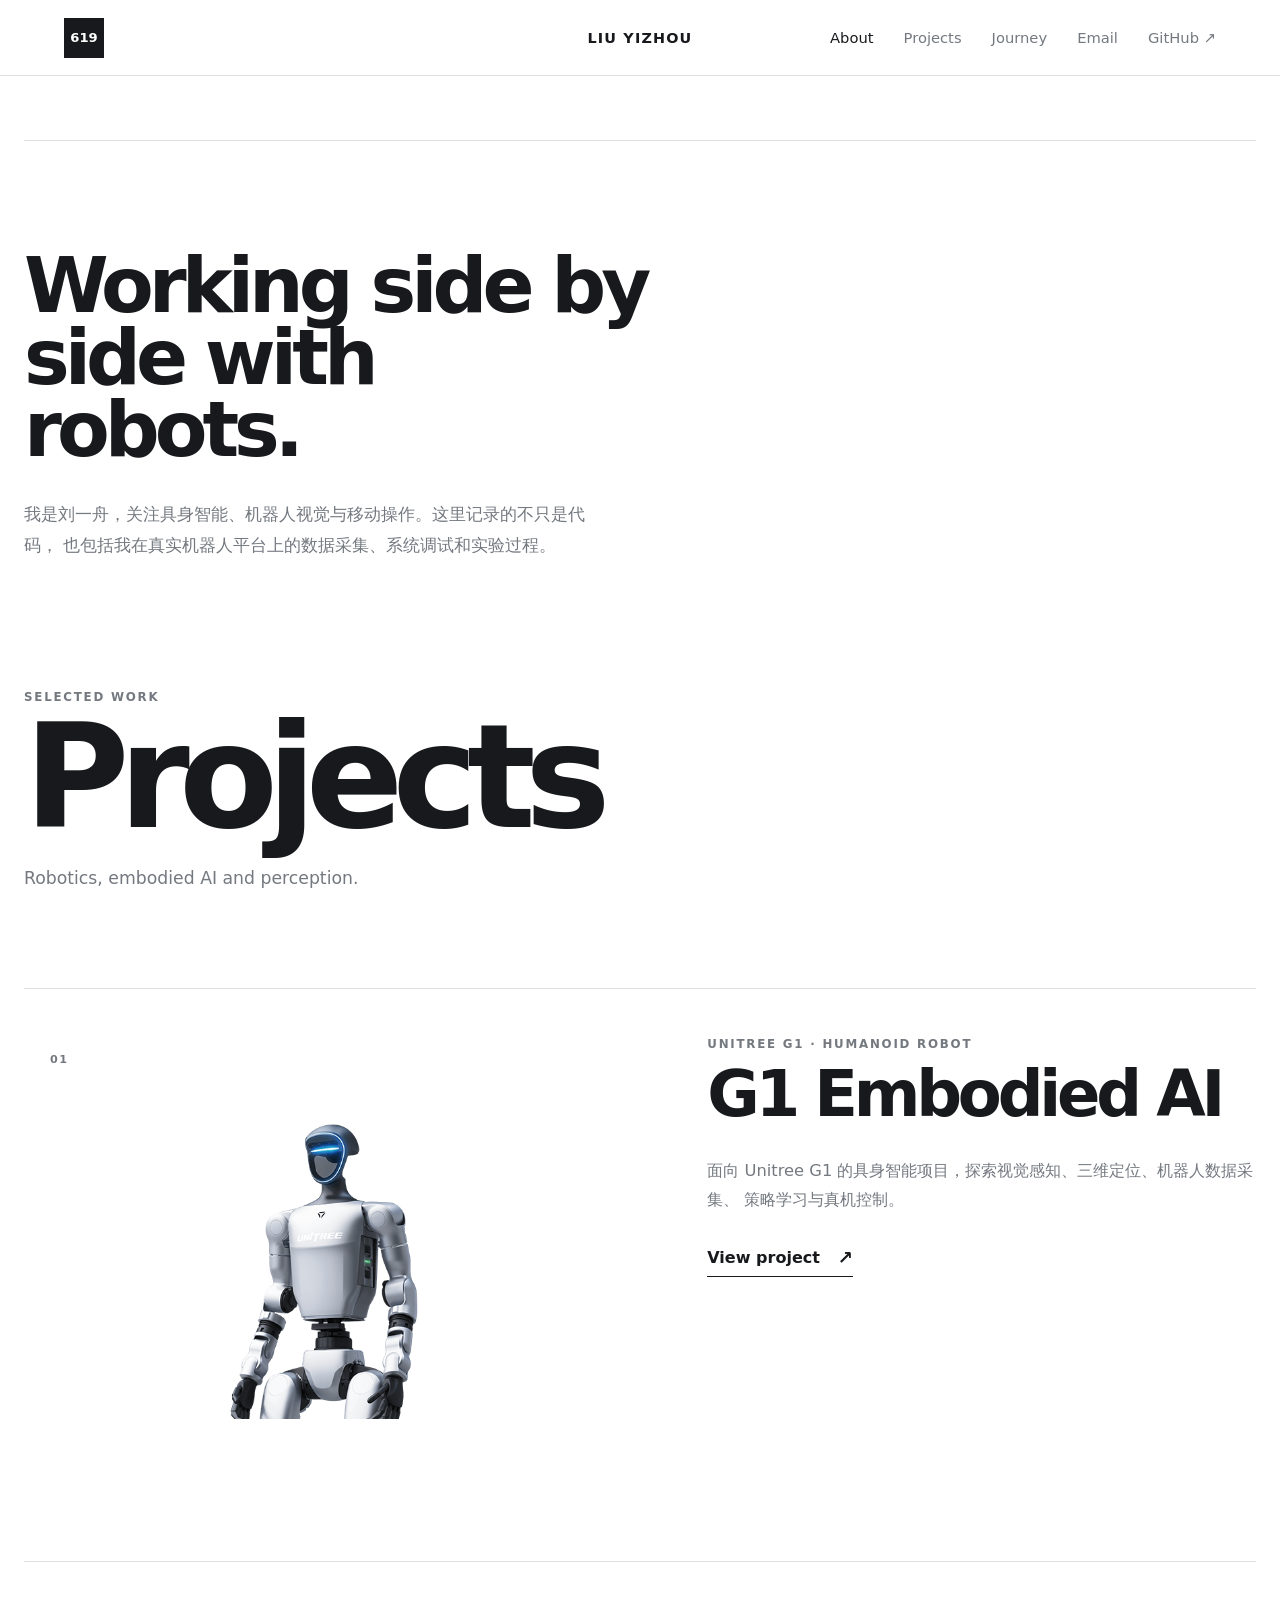
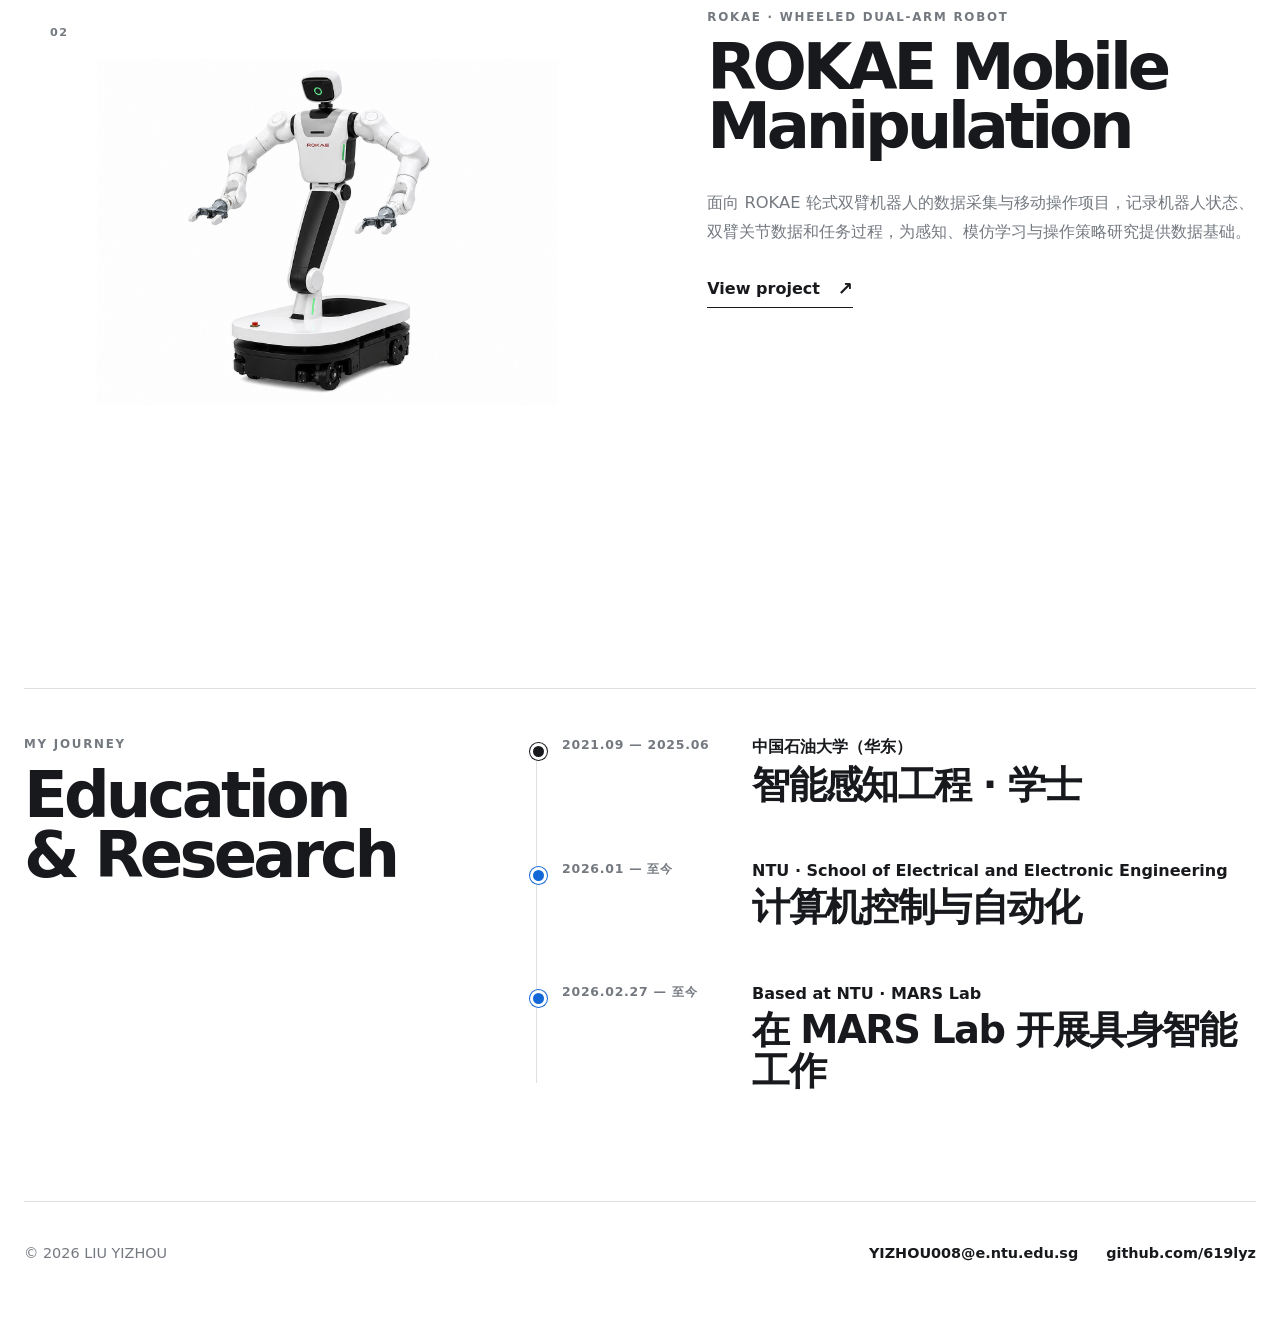
==== index.html @ a6557397 "Correct MARS Lab capitalization in timeline heading" ====
<!doctype html>
<html lang="zh-CN">
  <head>
    <meta charset="utf-8" />
    <meta name="viewport" content="width=device-width, initial-scale=1" />
    <meta
      name="description"
      content="LIU YIZHOU 的个人 GitHub Pages：机器人、视觉感知和实用工具项目。"
    />
    <title>LIU YIZHOU | 619lyz</title>
    <link rel="stylesheet" href="styles.css" />
  </head>
  <body>
    <header class="site-header">
      <a class="brand-mark" href="#top" aria-label="回到首页">619</a>
      <a class="site-name" href="#top">LIU YIZHOU</a>
      <nav class="nav" aria-label="主导航">
        <a href="#about" data-nav-section="about">About</a>
        <a href="#projects-list" data-nav-section="projects-list">Projects</a>
        <a href="#journey" data-nav-section="journey">Journey</a>
        <a href="contact.html">Email</a>
        <a href="https://github.com/619lyz">GitHub ↗</a>
      </nav>
    </header>

    <main id="top">
      <section class="projects" id="projects" aria-labelledby="projects-title">
        <article class="lab-intro" id="about">
          <div class="lab-intro-copy">
            <h2>
              <span>Working side by</span>
              <span>side with robots.</span>
            </h2>
            <p>
              我是刘一舟，关注具身智能、机器人视觉与移动操作。这里记录的不只是代码，
              也包括我在真实机器人平台上的数据采集、系统调试和实验过程。
            </p>
          </div>
        </article>

        <header class="projects-heading" id="projects-list">
          <p class="eyebrow">Selected Work</p>
          <h1 id="projects-title">Projects</h1>
          <p>Robotics, embodied AI and perception.</p>
        </header>

        <ol class="project-list">
          <li>
            <article class="project">
              <a class="project-visual" href="https://github.com/619lyz" aria-label="打开 G1 项目">
                <span class="project-index">01</span>
                <img
                  src="assets/unitree-g1.png"
                  alt="Unitree G1 人形机器人"
                  width="576"
                  height="476"
                />
              </a>
              <div class="project-info">
                <div>
                  <p class="project-type">Unitree G1 · Humanoid Robot</p>
                  <h2>G1 Embodied AI</h2>
                </div>
                <p class="project-description">
                  面向 Unitree G1 的具身智能项目，探索视觉感知、三维定位、机器人数据采集、
                  策略学习与真机控制。
                </p>
                <a class="project-link" href="https://github.com/619lyz">
                  View project <span aria-hidden="true">↗</span>
                </a>
              </div>
            </article>
          </li>
          <li>
            <article class="project project--rokae">
              <a
                class="project-visual"
                href="https://github.com/619lyz/ROKAE-Wheeled-Humanoid-Robot-Dataset"
                aria-label="打开 ROKAE 轮式双臂机器人项目"
              >
                <span class="project-index">02</span>
                <img
                  src="assets/rokae-wheeled-dual-arm.png"
                  alt="ROKAE 轮式双臂人形机器人示意图"
                  width="1448"
                  height="1086"
                />
              </a>
              <div class="project-info">
                <div>
                  <p class="project-type">ROKAE · Wheeled Dual-Arm Robot</p>
                  <h2>ROKAE Mobile Manipulation</h2>
                </div>
                <p class="project-description">
                  面向 ROKAE 轮式双臂机器人的数据采集与移动操作项目，记录机器人状态、
                  双臂关节数据和任务过程，为感知、模仿学习与操作策略研究提供数据基础。
                </p>
                <a
                  class="project-link"
                  href="https://github.com/619lyz/ROKAE-Wheeled-Humanoid-Robot-Dataset"
                >
                  View project <span aria-hidden="true">↗</span>
                </a>
              </div>
            </article>
          </li>
        </ol>

        <section class="journey" id="journey" aria-labelledby="journey-title">
          <header class="journey-heading">
            <p class="eyebrow">My Journey</p>
            <h2 id="journey-title">Education &amp; Research</h2>
          </header>
          <ol class="timeline">
            <li class="timeline-item">
              <time datetime="2021-09/2025-06">2021.09 — 2025.06</time>
              <div class="timeline-content">
                <p class="timeline-place">中国石油大学（华东）</p>
                <h3>智能感知工程 · 学士</h3>
              </div>
            </li>
            <li class="timeline-item current">
              <time datetime="2026-01">2026.01 — 至今</time>
              <div class="timeline-content">
                <p class="timeline-place">
                  NTU · School of Electrical and Electronic Engineering
                </p>
                <h3>计算机控制与自动化</h3>
              </div>
            </li>
            <li class="timeline-item current">
              <time datetime="2026-02-27">2026.02.27 — 至今</time>
              <div class="timeline-content">
                <p class="timeline-place">Based at NTU · MARS Lab</p>
                <h3>在 MARS Lab 开展具身智能工作</h3>
              </div>
            </li>
          </ol>
        </section>
      </section>
    </main>

    <footer class="footer" id="contact">
      <p>© <span id="year"></span> LIU YIZHOU</p>
      <div class="footer-links">
        <a href="mailto:YIZHOU008@e.ntu.edu.sg">YIZHOU008@e.ntu.edu.sg</a>
        <a href="https://github.com/619lyz">github.com/619lyz</a>
      </div>
    </footer>

    <script type="module" src="script.js"></script>
  </body>
</html>
---- styles.css ----
:root {
  color-scheme: light;
  --ink: #17191c;
  --muted: #747980;
  --line: #dedfe1;
  --soft: #f4f5f6;
  --blue: #1268d7;
  font-family:
    Inter, ui-sans-serif, system-ui, -apple-system, BlinkMacSystemFont, "Segoe UI", sans-serif;
}

* {
  box-sizing: border-box;
}

html {
  overflow-x: hidden;
  scroll-behavior: smooth;
}

body {
  margin: 0;
  overflow-x: hidden;
  background: #fff;
  color: var(--ink);
}

a {
  color: inherit;
}

.site-header {
  position: sticky;
  top: 0;
  z-index: 10;
  display: grid;
  grid-template-columns: 1fr auto 1fr;
  align-items: center;
  min-height: 76px;
  padding: 15px clamp(20px, 5vw, 72px);
  border-bottom: 1px solid var(--line);
  background: rgba(255, 255, 255, 0.94);
  backdrop-filter: blur(18px);
}

.brand-mark {
  display: grid;
  width: 40px;
  height: 40px;
  place-items: center;
  justify-self: start;
  background: var(--ink);
  color: #fff;
  font-size: 0.82rem;
  font-weight: 850;
  text-decoration: none;
}

.site-name {
  font-size: 0.9rem;
  font-weight: 850;
  letter-spacing: 0.08em;
  text-decoration: none;
}

.nav {
  display: flex;
  align-items: center;
  gap: 30px;
  justify-self: end;
}

.nav a {
  color: var(--muted);
  font-size: 0.92rem;
  text-decoration: none;
}

.nav a:hover,
.nav .active {
  color: var(--ink);
}

main,
.footer {
  width: min(1280px, calc(100% - 48px));
  margin: 0 auto;
}

.projects {
  padding: clamp(36px, 5vw, 64px) 0 110px;
}

.projects-heading {
  margin-bottom: clamp(62px, 8vw, 100px);
}

.eyebrow,
.project-type {
  margin: 0 0 14px;
  color: var(--muted);
  font-size: 0.74rem;
  font-weight: 800;
  letter-spacing: 0.15em;
  text-transform: uppercase;
}

h1,
h2,
p {
  overflow-wrap: anywhere;
}

h1 {
  margin: 0;
  font-size: clamp(4.5rem, 12vw, 9rem);
  line-height: 0.82;
  letter-spacing: -0.075em;
}

.projects-heading > p:last-child {
  margin: 32px 0 0;
  color: var(--muted);
  font-size: 1.08rem;
}

.lab-intro {
  min-width: 0;
  margin-bottom: clamp(80px, 10vw, 128px);
  border-top: 1px solid var(--line);
  padding-top: 32px;
}

.lab-intro-copy {
  width: 100%;
  min-width: 0;
  max-width: 640px;
  padding-top: clamp(36px, 6vw, 88px);
}

.lab-intro h2 {
  max-width: 100%;
  margin: 0;
  font-size: clamp(2.8rem, 6vw, 5.7rem);
  line-height: 0.94;
  letter-spacing: -0.065em;
}

.lab-intro h2 span {
  display: block;
}

.lab-intro-copy > p:last-child {
  max-width: 570px;
  margin: 34px 0 0;
  color: var(--muted);
  font-size: 1.04rem;
  line-height: 1.85;
}

.project-list {
  margin: 0;
  padding: 0;
  list-style: none;
}

.project-list > li {
  border-top: 1px solid var(--line);
  padding: 40px 0 72px;
}

.project {
  display: grid;
  grid-template-columns: minmax(0, 1.05fr) minmax(360px, 0.95fr);
  gap: clamp(38px, 6vw, 84px);
  align-items: start;
}

.project-visual {
  position: relative;
  display: grid;
  min-height: 460px;
  place-items: center;
  background: #fff;
  overflow: hidden;
}

.project-visual img {
  position: relative;
  z-index: 1;
  display: block;
  width: min(64%, 450px);
  height: auto;
  transition: transform 320ms ease;
}

.project--rokae .project-visual img {
  width: min(76%, 560px);
}

.project-visual:hover img {
  transform: translateY(-8px) scale(1.015);
}

.project-index {
  position: absolute;
  z-index: 2;
  top: 24px;
  font-size: 0.7rem;
  font-weight: 850;
  letter-spacing: 0.14em;
}

.project-index {
  left: 26px;
  color: var(--muted);
}

.project-info {
  display: grid;
  gap: 32px;
  padding-top: 8px;
}

.project-info h2 {
  margin: 0;
  font-size: clamp(2.6rem, 5vw, 5rem);
  line-height: 0.92;
  letter-spacing: -0.065em;
}

.project-description {
  margin: 0;
  color: var(--muted);
  font-size: 1.02rem;
  line-height: 1.8;
}

.project-link {
  display: inline-flex;
  width: fit-content;
  align-items: center;
  gap: 18px;
  border-bottom: 1px solid var(--ink);
  padding: 0 0 8px;
  font-weight: 800;
  text-decoration: none;
}

.project-link span {
  font-size: 1.15rem;
  transition: transform 180ms ease;
}

.project-link:hover span {
  transform: translate(3px, -3px);
}

.journey {
  display: grid;
  grid-template-columns: minmax(260px, 0.7fr) minmax(0, 1.3fr);
  gap: clamp(48px, 9vw, 130px);
  margin-top: clamp(80px, 12vw, 160px);
  border-top: 1px solid var(--line);
  padding-top: 48px;
}

.journey-heading h2 {
  max-width: 500px;
  margin: 0;
  font-size: clamp(2.4rem, 5vw, 4.8rem);
  line-height: 0.95;
  letter-spacing: -0.06em;
}

.timeline {
  position: relative;
  margin: 0;
  padding: 0 0 0 32px;
  list-style: none;
}

.timeline::before {
  position: absolute;
  top: 8px;
  bottom: 8px;
  left: 6px;
  width: 1px;
  background: var(--line);
  content: "";
}

.timeline-item {
  position: relative;
  display: grid;
  grid-template-columns: 160px 1fr;
  gap: 30px;
  padding: 0 0 56px;
}

.timeline-item:last-child {
  padding-bottom: 0;
}

.timeline-item::before {
  position: absolute;
  top: 6px;
  left: -32px;
  width: 11px;
  height: 11px;
  border: 3px solid #fff;
  border-radius: 50%;
  background: var(--ink);
  box-shadow: 0 0 0 1px var(--ink);
  content: "";
}

.timeline-item.current::before {
  background: var(--blue);
  box-shadow: 0 0 0 1px var(--blue);
}

.timeline time {
  color: var(--muted);
  font-size: 0.78rem;
  font-weight: 800;
  letter-spacing: 0.06em;
}

.timeline-content h3 {
  margin: 6px 0 0;
  font-size: clamp(1.5rem, 3vw, 2.4rem);
  line-height: 1.08;
  letter-spacing: -0.04em;
}

.timeline-place {
  margin: 0;
  font-weight: 800;
}

.timeline-content > p:last-child:not(.timeline-place) {
  margin: 12px 0 0;
  color: var(--muted);
}

.contact-page {
  min-height: calc(100vh - 190px);
}

.contact-hero {
  display: grid;
  grid-template-columns: minmax(0, 1fr);
  align-items: center;
  min-width: 0;
  min-height: calc(100vh - 190px);
  border-top: 1px solid var(--line);
  padding: clamp(64px, 9vw, 116px) 0;
}

.contact-copy {
  min-width: 0;
  max-width: 760px;
}

.contact-copy h1 {
  max-width: 740px;
  font-size: clamp(3.4rem, 8vw, 6.6rem);
  line-height: 0.9;
  letter-spacing: -0.045em;
}

.contact-copy > p:not(.eyebrow) {
  max-width: min(560px, 100%);
  margin: 30px 0 0;
  color: var(--muted);
  font-size: 1.04rem;
  line-height: 1.8;
}

.contact-actions {
  display: flex;
  flex-wrap: wrap;
  gap: 18px 28px;
  align-items: center;
  margin-top: 42px;
}

.contact-button {
  display: inline-flex;
  min-height: 50px;
  align-items: center;
  justify-content: center;
  background: var(--ink);
  color: #fff;
  padding: 0 24px;
  font-weight: 850;
  text-decoration: none;
}

.contact-address {
  width: fit-content;
  max-width: 100%;
  border-bottom: 1px solid var(--ink);
  padding-bottom: 7px;
  color: var(--ink);
  font-size: clamp(1rem, 2vw, 1.24rem);
  font-weight: 800;
  overflow-wrap: anywhere;
  text-decoration: none;
}

.footer {
  display: flex;
  align-items: center;
  justify-content: space-between;
  gap: 20px;
  border-top: 1px solid var(--line);
  padding: 28px 0 42px;
  color: var(--muted);
  font-size: 0.9rem;
}

.footer a {
  color: var(--ink);
  font-weight: 700;
  text-decoration: none;
}

.footer-links {
  display: flex;
  flex-wrap: wrap;
  gap: 12px 28px;
  justify-content: flex-end;
}

@media (max-width: 860px) {
  .journey,
  .project {
    grid-template-columns: 1fr;
  }

  .journey {
    gap: 44px;
  }

  .project-visual {
    min-height: 440px;
  }

  .project-info {
    max-width: 680px;
  }
}

@media (max-width: 560px) {
  .site-header {
    position: static;
    grid-template-columns: auto 1fr;
    gap: 14px 18px;
  }

  .site-name {
    justify-self: start;
  }

  .nav {
    grid-column: 1 / -1;
    min-width: 0;
    width: 100%;
    flex-wrap: wrap;
    gap: 14px 16px;
    justify-content: flex-start;
  }

  .nav a {
    font-size: 0.9rem;
  }

  main,
  .footer {
    width: min(100% - 28px, 1280px);
  }

  .projects {
    padding-top: 36px;
  }

  .lab-intro-copy {
    max-width: calc(100vw - 28px);
    padding-top: 28px;
  }

  .lab-intro h2 {
    max-width: calc(100vw - 28px);
    font-size: clamp(2.7rem, 11vw, 3.15rem);
    line-height: 0.96;
    letter-spacing: -0.05em;
  }

  .lab-intro-copy > p:last-child {
    max-width: 330px;
  }

  .timeline-item {
    grid-template-columns: 1fr;
    gap: 8px;
  }

  h1 {
    font-size: clamp(4rem, 23vw, 6.5rem);
  }

  .project-list > li {
    padding-top: 24px;
  }

  .project-visual {
    min-height: 350px;
  }

  .project-visual img {
    width: min(72%, 360px);
  }

  .project--rokae .project-visual img {
    width: min(88%, 430px);
  }

  .project-info h2 {
    font-size: 3.2rem;
  }

  .contact-copy h1 {
    font-size: clamp(3.4rem, 18vw, 5.4rem);
  }

  .contact-copy > p:not(.eyebrow) {
    max-width: 330px;
  }

  .contact-actions {
    align-items: flex-start;
    flex-direction: column;
  }

  .footer {
    align-items: flex-start;
    flex-direction: column;
  }

  .footer-links {
    flex-direction: column;
    justify-content: flex-start;
  }
}
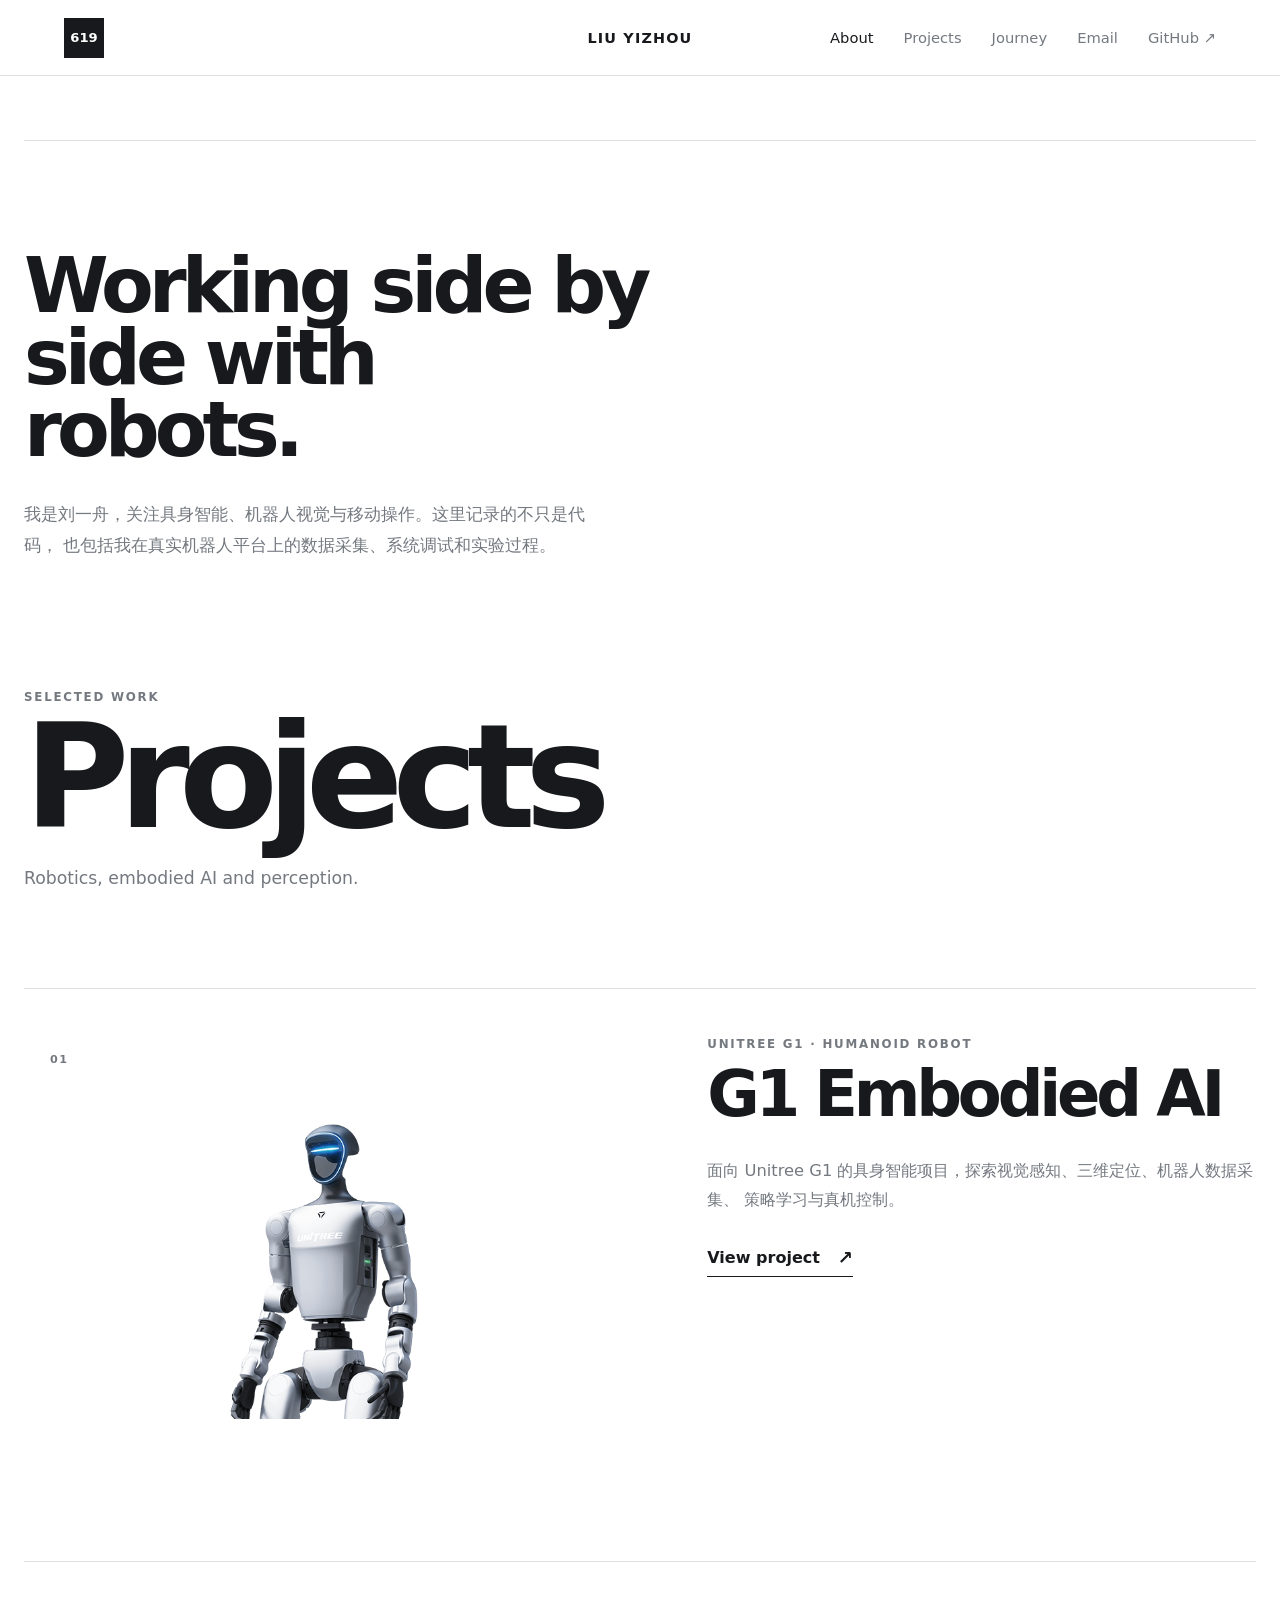
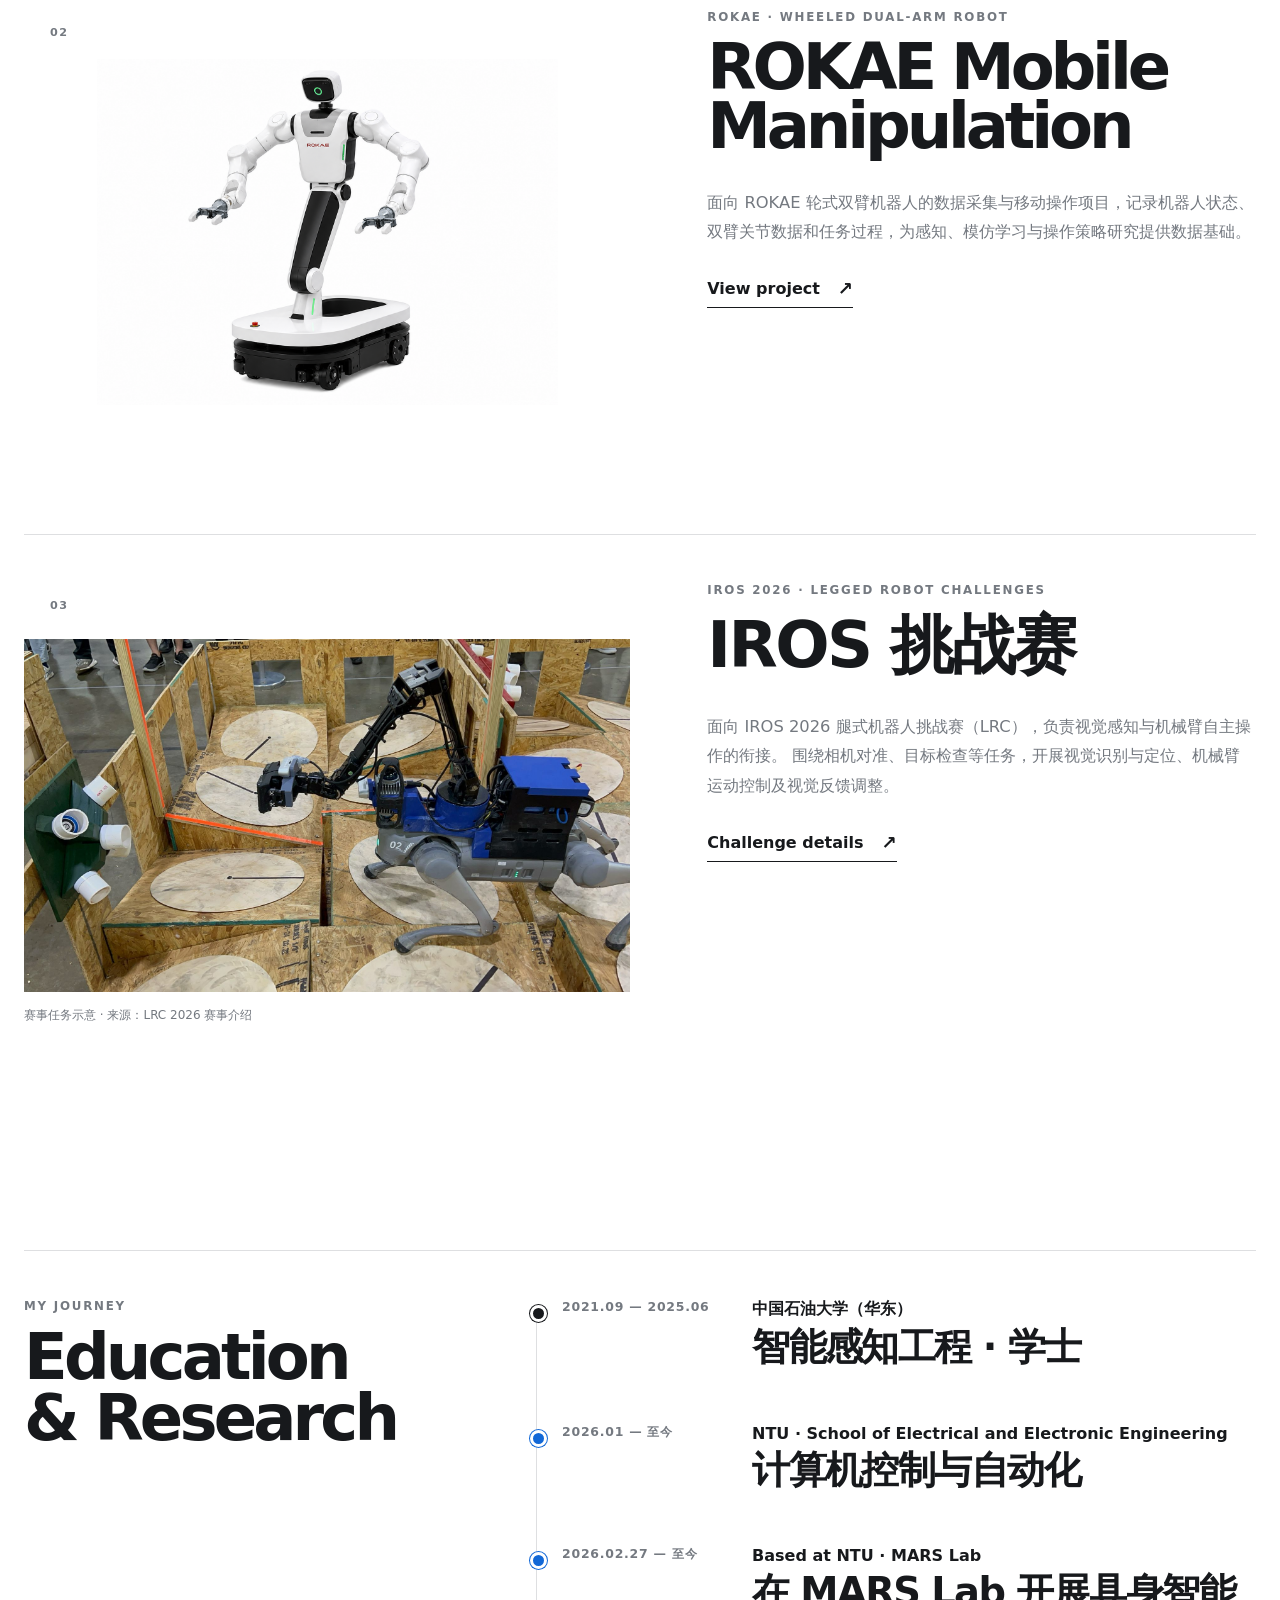
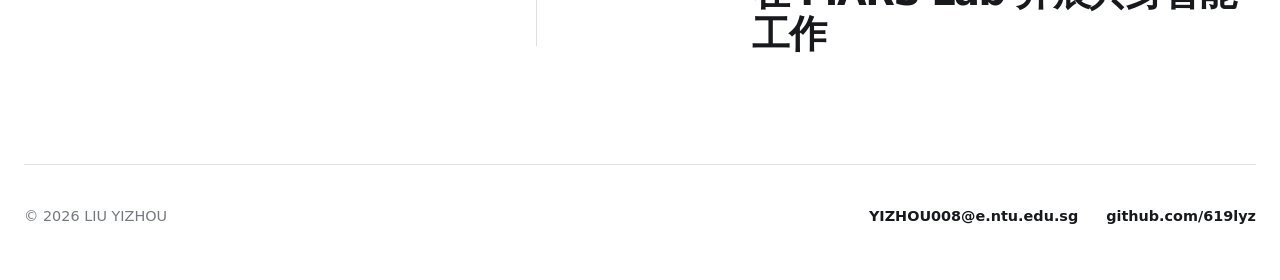
==== commit e6b68a73: "Add IROS challenge as third portfolio project" ====
--- a/index.html
+++ b/index.html
@@ -104,6 +104,43 @@
               </div>
             </article>
           </li>
+          <li>
+            <article class="project project--iros" id="iros-challenge">
+              <figure class="project-media">
+                <a
+                  class="project-visual"
+                  href="https://quadruped-robot-challenges.notion.site/IROS-2026-Legged-Robot-Challenges-LRC-38dec5124feb80a99a97c30273a7b213"
+                  aria-label="查看 IROS 2026 腿式机器人挑战赛信息"
+                >
+                  <span class="project-index">03</span>
+                  <img
+                    src="assets/iros-lrc-align-inspect.jpg"
+                    alt="LRC 赛事资料中的任务示意：搭载机械臂的四足机器人对准圆筒内的视觉目标"
+                    width="1928"
+                    height="1121"
+                    loading="lazy"
+                  />
+                </a>
+                <figcaption>赛事任务示意 · 来源：LRC 2026 赛事介绍</figcaption>
+              </figure>
+              <div class="project-info">
+                <div>
+                  <p class="project-type">IROS 2026 · Legged Robot Challenges</p>
+                  <h2>IROS 挑战赛</h2>
+                </div>
+                <p class="project-description">
+                  面向 IROS 2026 腿式机器人挑战赛（LRC），负责视觉感知与机械臂自主操作的衔接。
+                  围绕相机对准、目标检查等任务，开展视觉识别与定位、机械臂运动控制及视觉反馈调整。
+                </p>
+                <a
+                  class="project-link"
+                  href="https://quadruped-robot-challenges.notion.site/IROS-2026-Legged-Robot-Challenges-LRC-38dec5124feb80a99a97c30273a7b213"
+                >
+                  Challenge details <span aria-hidden="true">↗</span>
+                </a>
+              </div>
+            </article>
+          </li>
         </ol>
 
         <section class="journey" id="journey" aria-labelledby="journey-title">
--- a/styles.css
+++ b/styles.css
@@ -198,6 +198,27 @@
   width: min(76%, 560px);
 }
 
+.project-media {
+  min-width: 0;
+  margin: 0;
+}
+
+.project--iros .project-visual {
+  min-height: 0;
+  padding-top: 64px;
+}
+
+.project--iros .project-visual img {
+  width: 100%;
+}
+
+.project-media figcaption {
+  margin-top: 14px;
+  color: var(--muted);
+  font-size: 0.75rem;
+  line-height: 1.6;
+}
+
 .project-visual:hover img {
   transform: translateY(-8px) scale(1.015);
 }
@@ -234,6 +255,11 @@
   color: var(--muted);
   font-size: 1.02rem;
   line-height: 1.8;
+}
+
+.project--iros h2 {
+  line-height: 1.08;
+  letter-spacing: -0.04em;
 }
 
 .project-link {
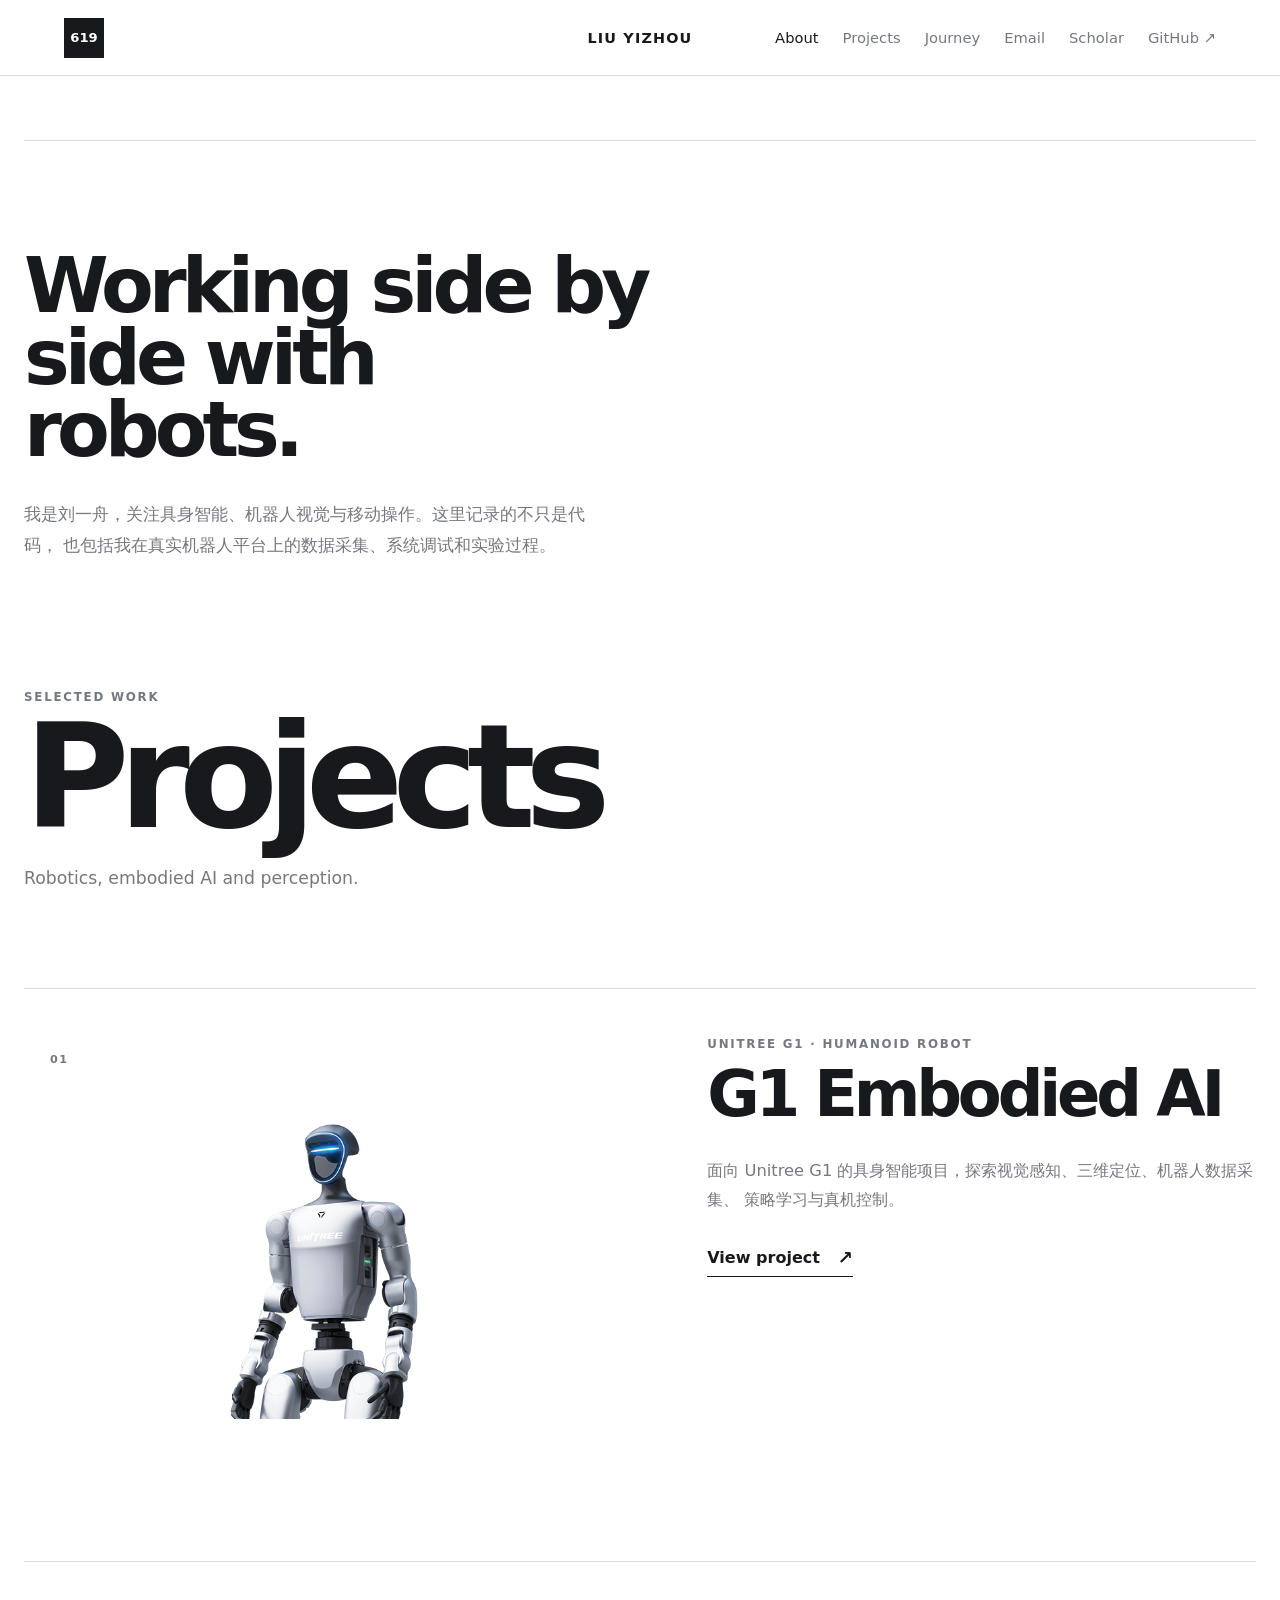
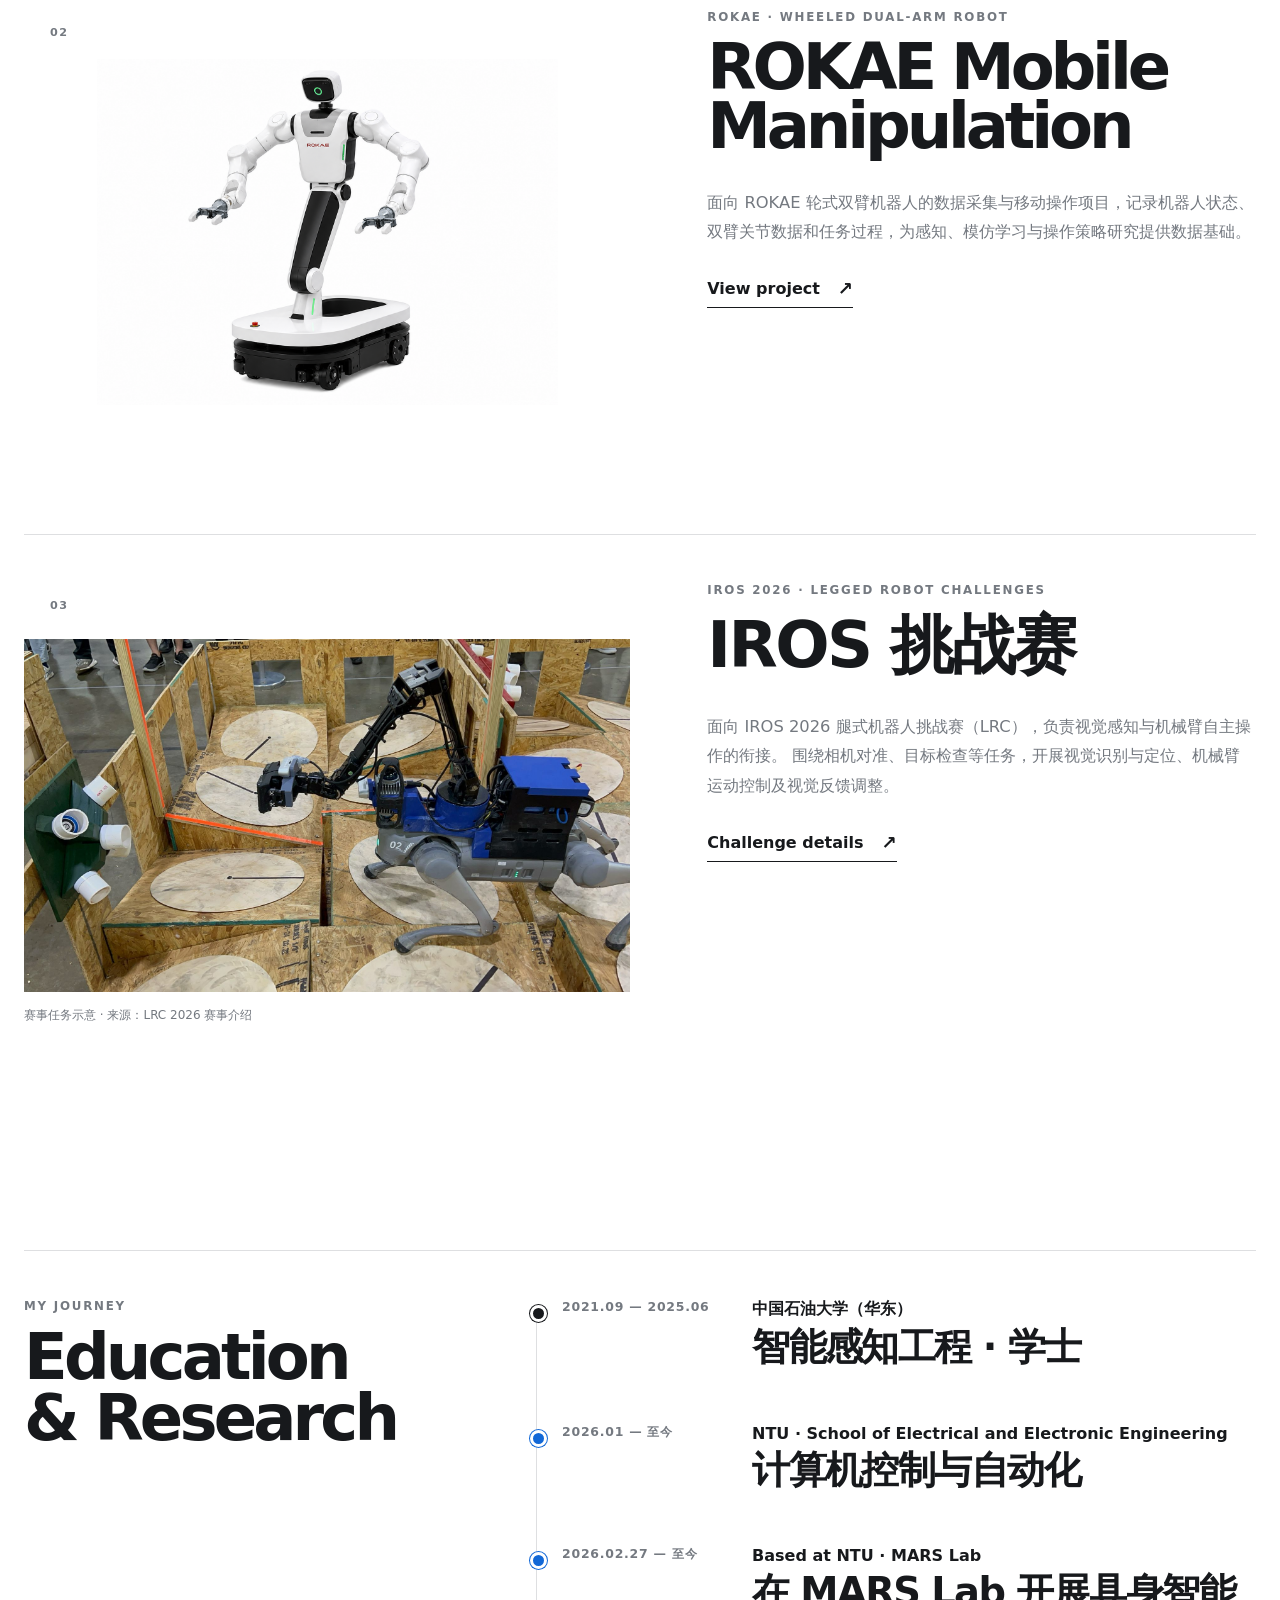
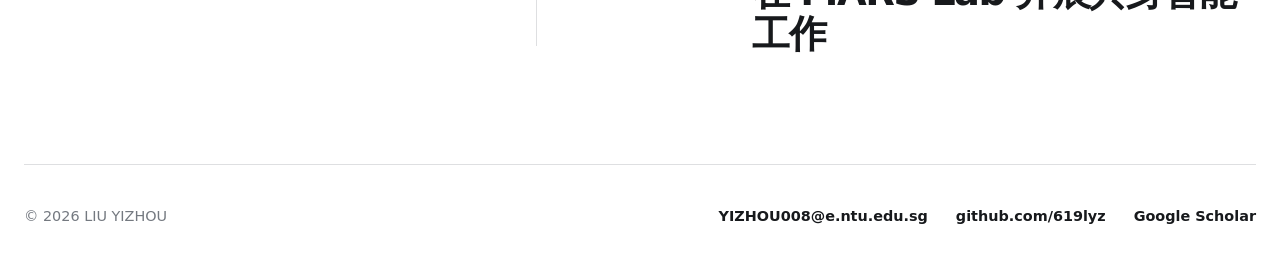
==== commit b077ec0d: "Add Google Scholar profile links" ====
--- a/index.html
+++ b/index.html
@@ -19,6 +19,7 @@
         <a href="#projects-list" data-nav-section="projects-list">Projects</a>
         <a href="#journey" data-nav-section="journey">Journey</a>
         <a href="contact.html">Email</a>
+        <a href="https://scholar.google.com/citations?user=Ahg1phgAAAAJ&amp;hl=zh-CN" aria-label="Google Scholar">Scholar</a>
         <a href="https://github.com/619lyz">GitHub ↗</a>
       </nav>
     </header>
@@ -182,6 +183,7 @@
       <div class="footer-links">
         <a href="mailto:YIZHOU008@e.ntu.edu.sg">YIZHOU008@e.ntu.edu.sg</a>
         <a href="https://github.com/619lyz">github.com/619lyz</a>
+        <a href="https://scholar.google.com/citations?user=Ahg1phgAAAAJ&amp;hl=zh-CN">Google Scholar</a>
       </div>
     </footer>
 
--- a/styles.css
+++ b/styles.css
@@ -65,8 +65,11 @@
 
 .nav {
   display: flex;
-  align-items: center;
-  gap: 30px;
+  flex-wrap: wrap;
+  min-width: 0;
+  align-items: center;
+  gap: 12px 24px;
+  justify-content: flex-end;
   justify-self: end;
 }
 
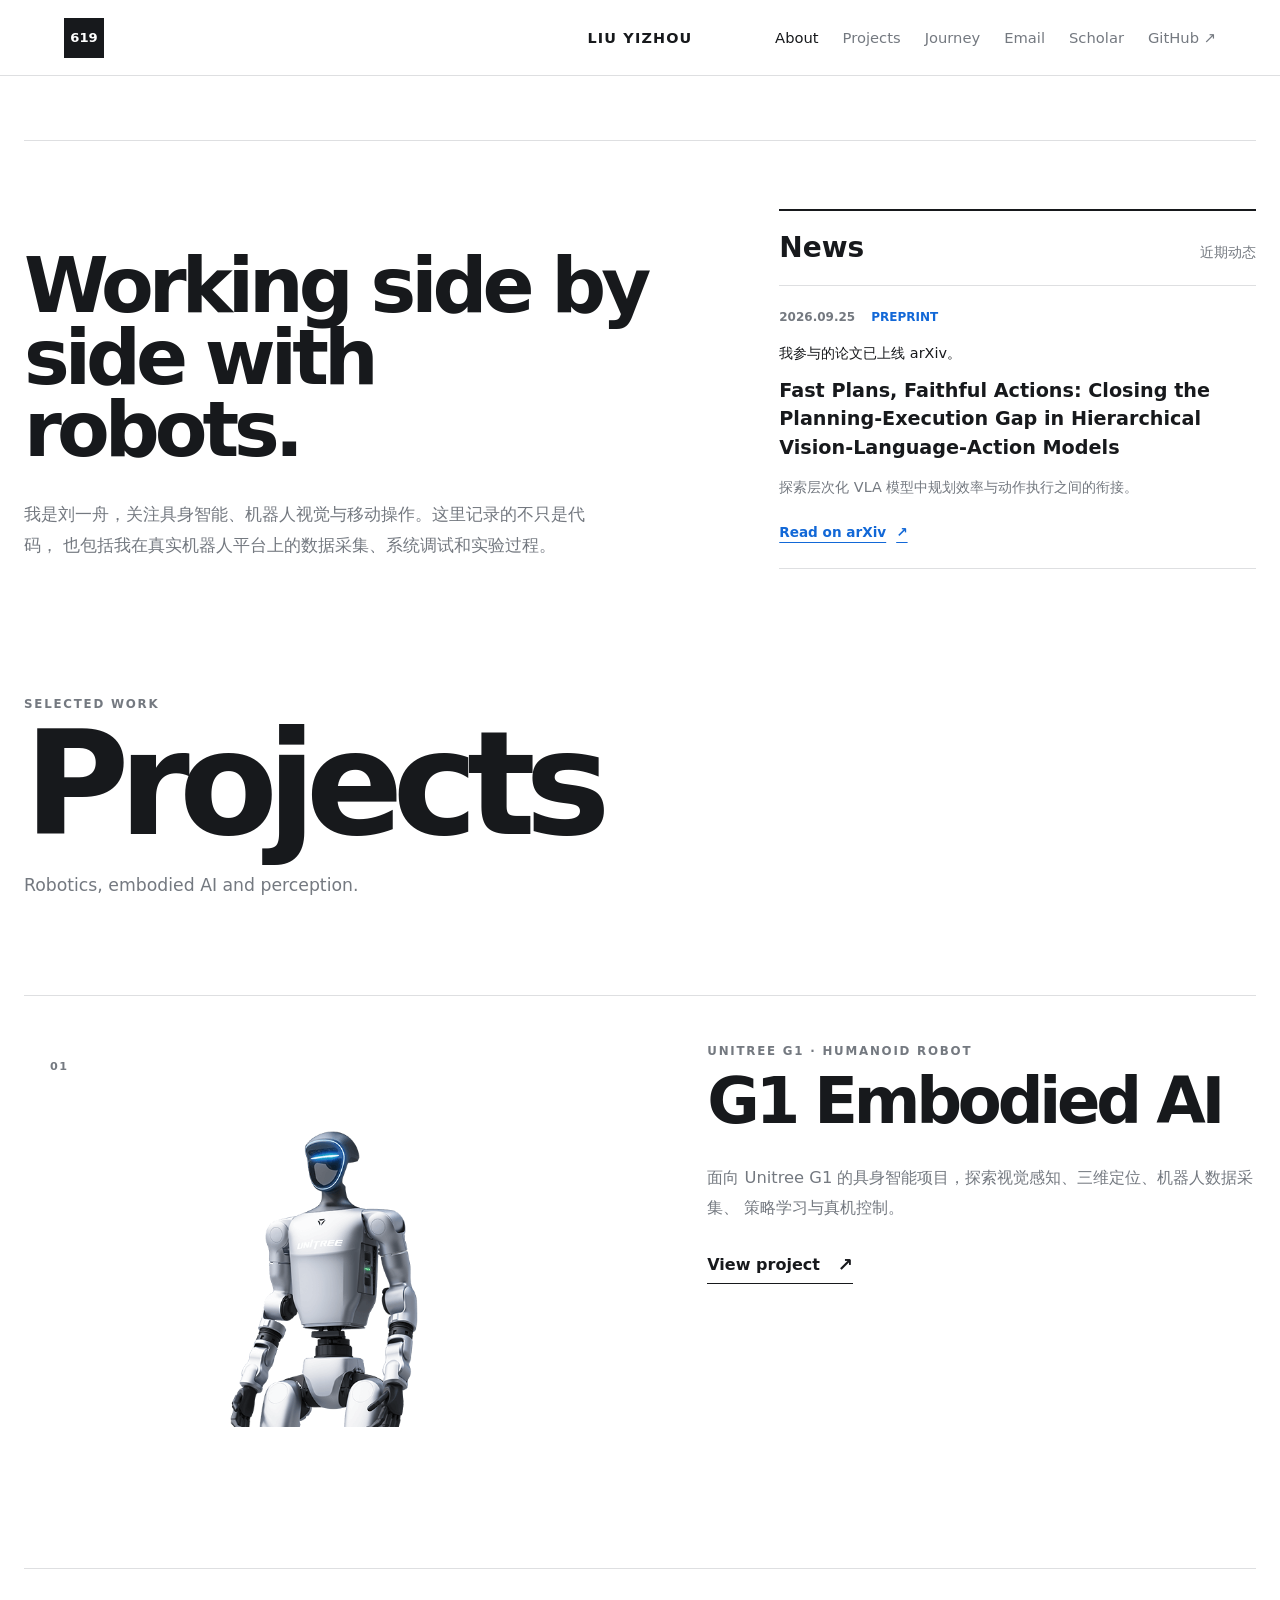
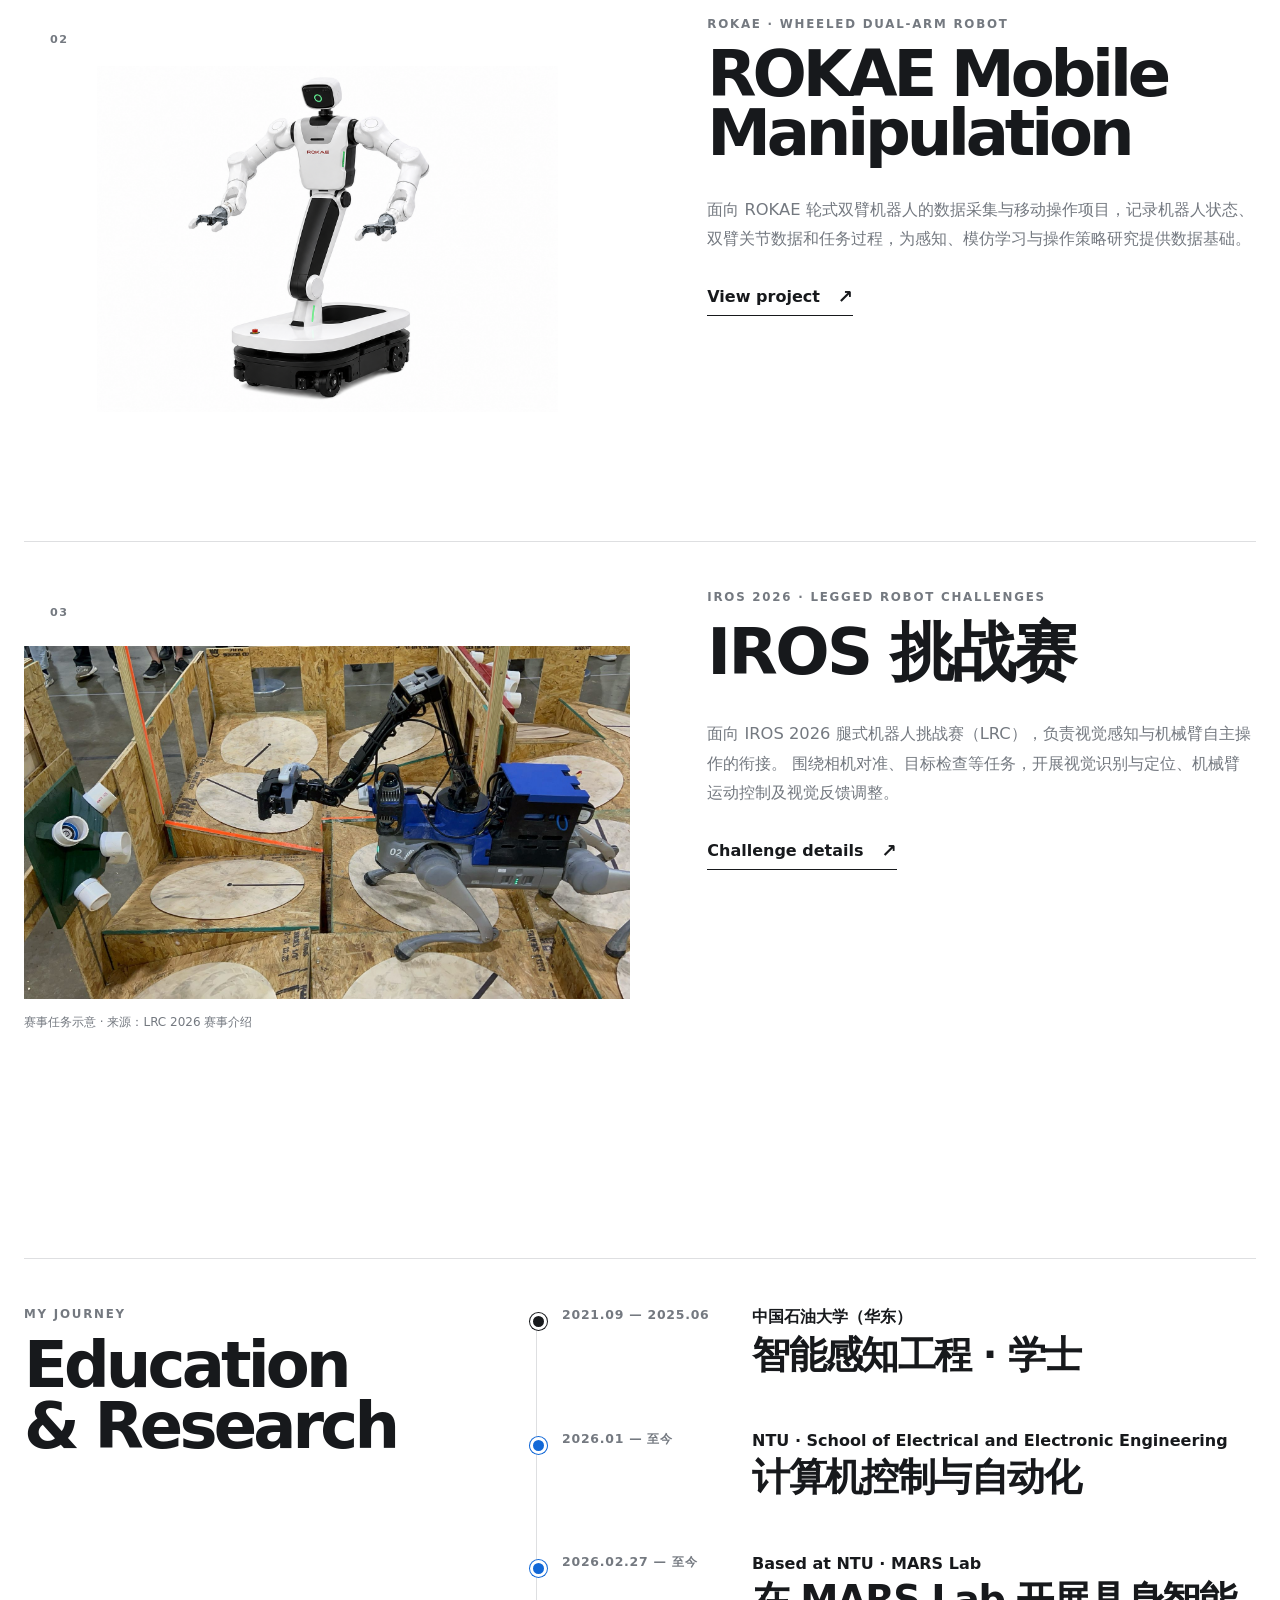
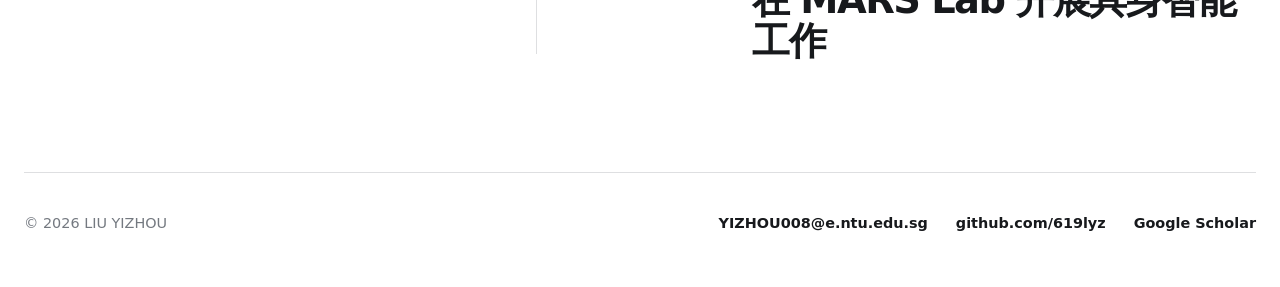
==== commit d6a59da4: "Add homepage news with VLA preprint update" ====
--- a/index.html
+++ b/index.html
@@ -37,6 +37,31 @@
               也包括我在真实机器人平台上的数据采集、系统调试和实验过程。
             </p>
           </div>
+          <aside class="news" aria-labelledby="news-title">
+            <header class="news-heading">
+              <h2 id="news-title">News</h2>
+              <span>近期动态</span>
+            </header>
+            <ol class="news-list">
+              <li class="news-item">
+                <div class="news-meta">
+                  <time datetime="2026-09-25">2026.09.25</time>
+                  <span>PREPRINT</span>
+                </div>
+                <p class="news-update">我参与的论文已上线 arXiv。</p>
+                <h3>
+                  <a href="https://arxiv.org/abs/2609.30833">
+                    Fast Plans, Faithful Actions: Closing the Planning-Execution Gap
+                    in Hierarchical Vision-Language-Action Models
+                  </a>
+                </h3>
+                <p class="news-summary">探索层次化 VLA 模型中规划效率与动作执行之间的衔接。</p>
+                <a class="news-link" href="https://arxiv.org/abs/2609.30833">
+                  Read on arXiv <span aria-hidden="true">↗</span>
+                </a>
+              </li>
+            </ol>
+          </aside>
         </article>
 
         <header class="projects-heading" id="projects-list">
--- a/styles.css
+++ b/styles.css
@@ -128,6 +128,10 @@
 }
 
 .lab-intro {
+  display: grid;
+  grid-template-columns: minmax(0, 1.45fr) minmax(0, 1fr);
+  gap: 64px;
+  align-items: start;
   min-width: 0;
   margin-bottom: clamp(80px, 10vw, 128px);
   border-top: 1px solid var(--line);
@@ -141,7 +145,7 @@
   padding-top: clamp(36px, 6vw, 88px);
 }
 
-.lab-intro h2 {
+.lab-intro-copy h2 {
   max-width: 100%;
   margin: 0;
   font-size: clamp(2.8rem, 6vw, 5.7rem);
@@ -149,7 +153,7 @@
   letter-spacing: -0.065em;
 }
 
-.lab-intro h2 span {
+.lab-intro-copy h2 span {
   display: block;
 }
 
@@ -165,6 +169,117 @@
   margin: 0;
   padding: 0;
   list-style: none;
+}
+
+.news {
+  min-width: 0;
+  margin-top: 36px;
+  border-top: 2px solid var(--ink);
+  padding-top: 20px;
+}
+
+.news-heading {
+  display: flex;
+  flex-wrap: wrap;
+  align-items: baseline;
+  justify-content: space-between;
+  gap: 8px 16px;
+  padding-bottom: 20px;
+  border-bottom: 1px solid var(--line);
+}
+
+.news-heading h2 {
+  margin: 0;
+  font-size: 1.75rem;
+  line-height: 1.2;
+  letter-spacing: 0;
+}
+
+.news-heading > span {
+  color: var(--muted);
+  font-size: 0.85rem;
+}
+
+.news-list {
+  margin: 0;
+  padding: 0;
+  list-style: none;
+}
+
+.news-item {
+  padding: 24px 0;
+  border-bottom: 1px solid var(--line);
+}
+
+.news-meta {
+  display: flex;
+  flex-wrap: wrap;
+  gap: 8px 16px;
+  font-size: 0.75rem;
+  font-weight: 650;
+  color: var(--muted);
+  font-variant-numeric: tabular-nums;
+}
+
+.news-meta > span {
+  color: var(--blue);
+}
+
+.news-update {
+  margin: 18px 0 12px;
+  font-size: 0.9rem;
+  line-height: 1.6;
+}
+
+.news-item h3 {
+  margin: 0;
+  font-size: 1.2rem;
+  line-height: 1.5;
+  letter-spacing: 0;
+  overflow-wrap: anywhere;
+}
+
+.news-item h3 a {
+  text-decoration: none;
+}
+
+.news-summary {
+  margin: 12px 0 20px;
+  color: var(--muted);
+  font-size: 0.9rem;
+  line-height: 1.75;
+}
+
+.news-link {
+  display: inline-flex;
+  align-items: center;
+  gap: 10px;
+  padding: 4px 0;
+  color: var(--blue);
+  font-size: 0.85rem;
+  font-weight: 650;
+  text-underline-offset: 5px;
+}
+
+.news a:hover {
+  color: var(--blue);
+  text-decoration: underline;
+}
+
+.news a:focus-visible {
+  outline: 2px solid var(--blue);
+  outline-offset: 4px;
+}
+
+@media (max-width: 1000px) {
+  .lab-intro {
+    grid-template-columns: minmax(0, 1fr);
+    gap: 32px;
+  }
+
+  .news {
+    margin-top: 0;
+  }
 }
 
 .project-list > li {
@@ -520,7 +635,7 @@
     padding-top: 28px;
   }
 
-  .lab-intro h2 {
+  .lab-intro-copy h2 {
     max-width: calc(100vw - 28px);
     font-size: clamp(2.7rem, 11vw, 3.15rem);
     line-height: 0.96;
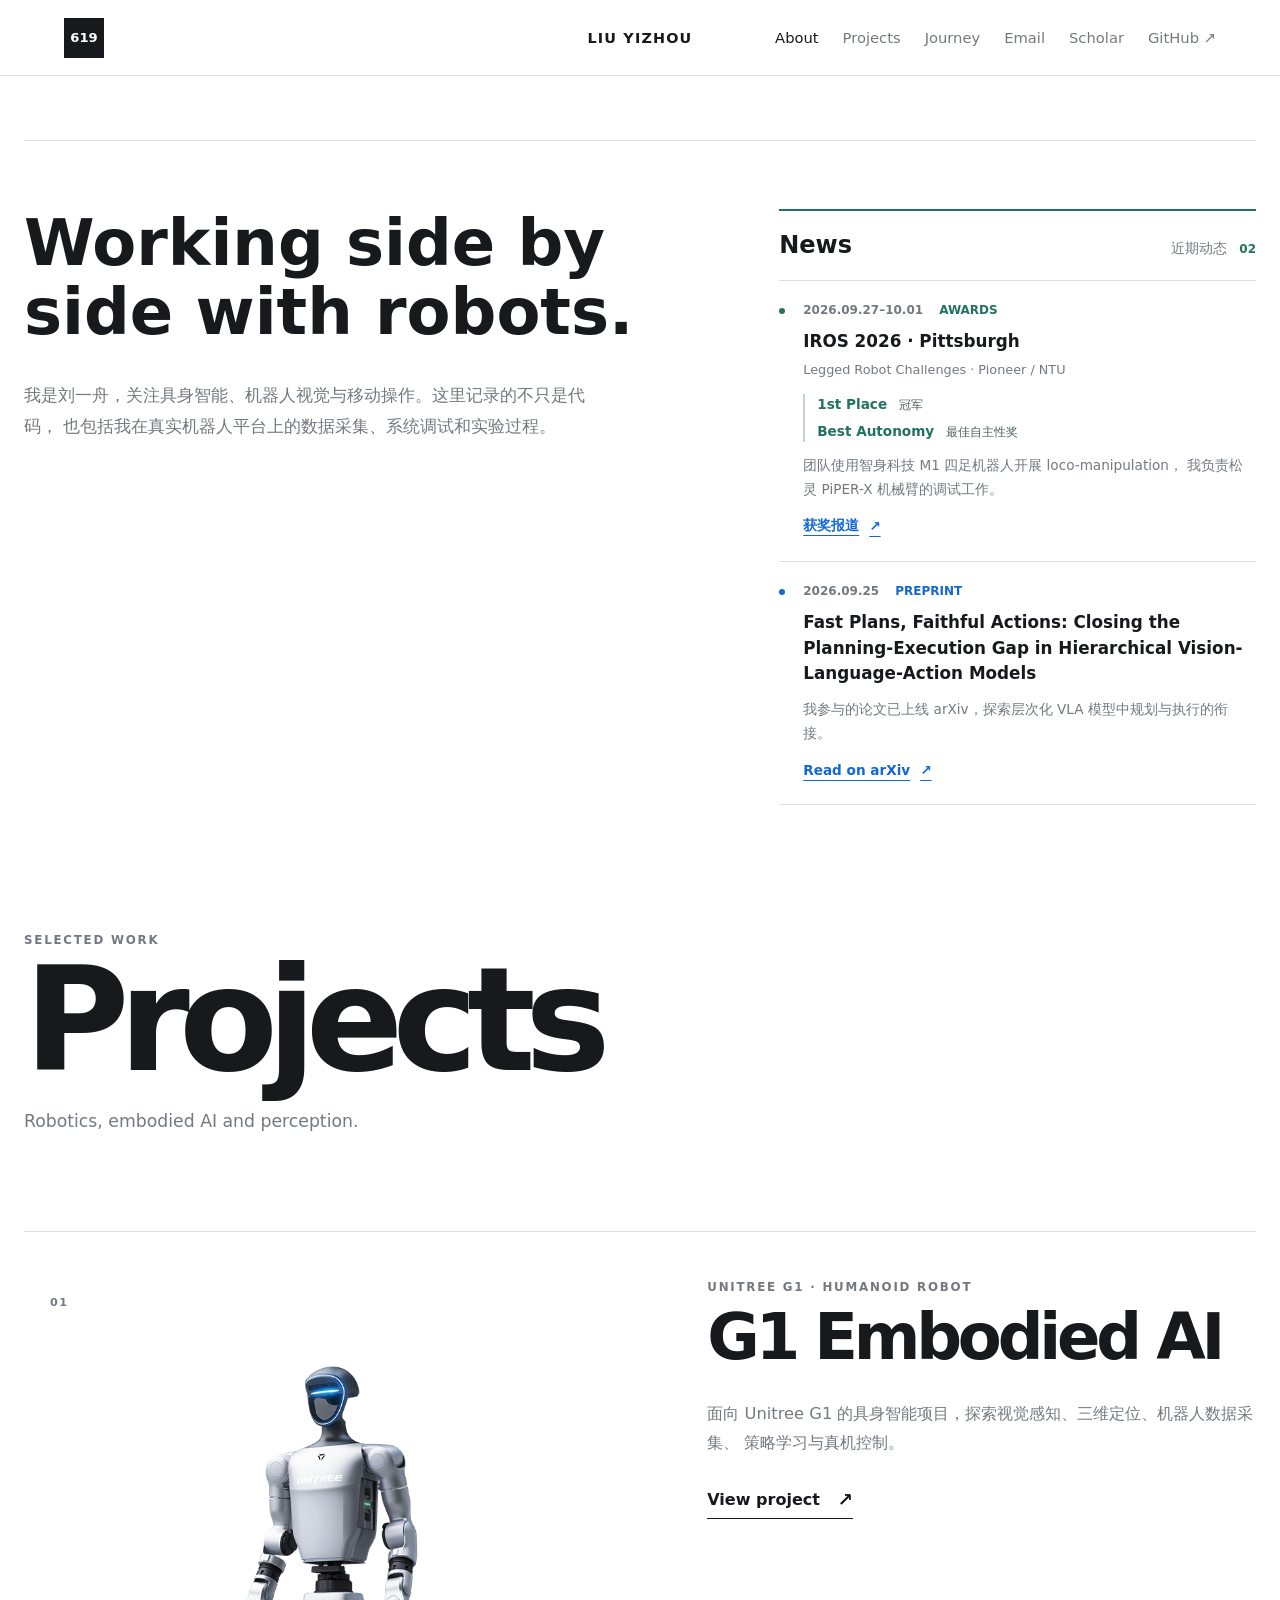
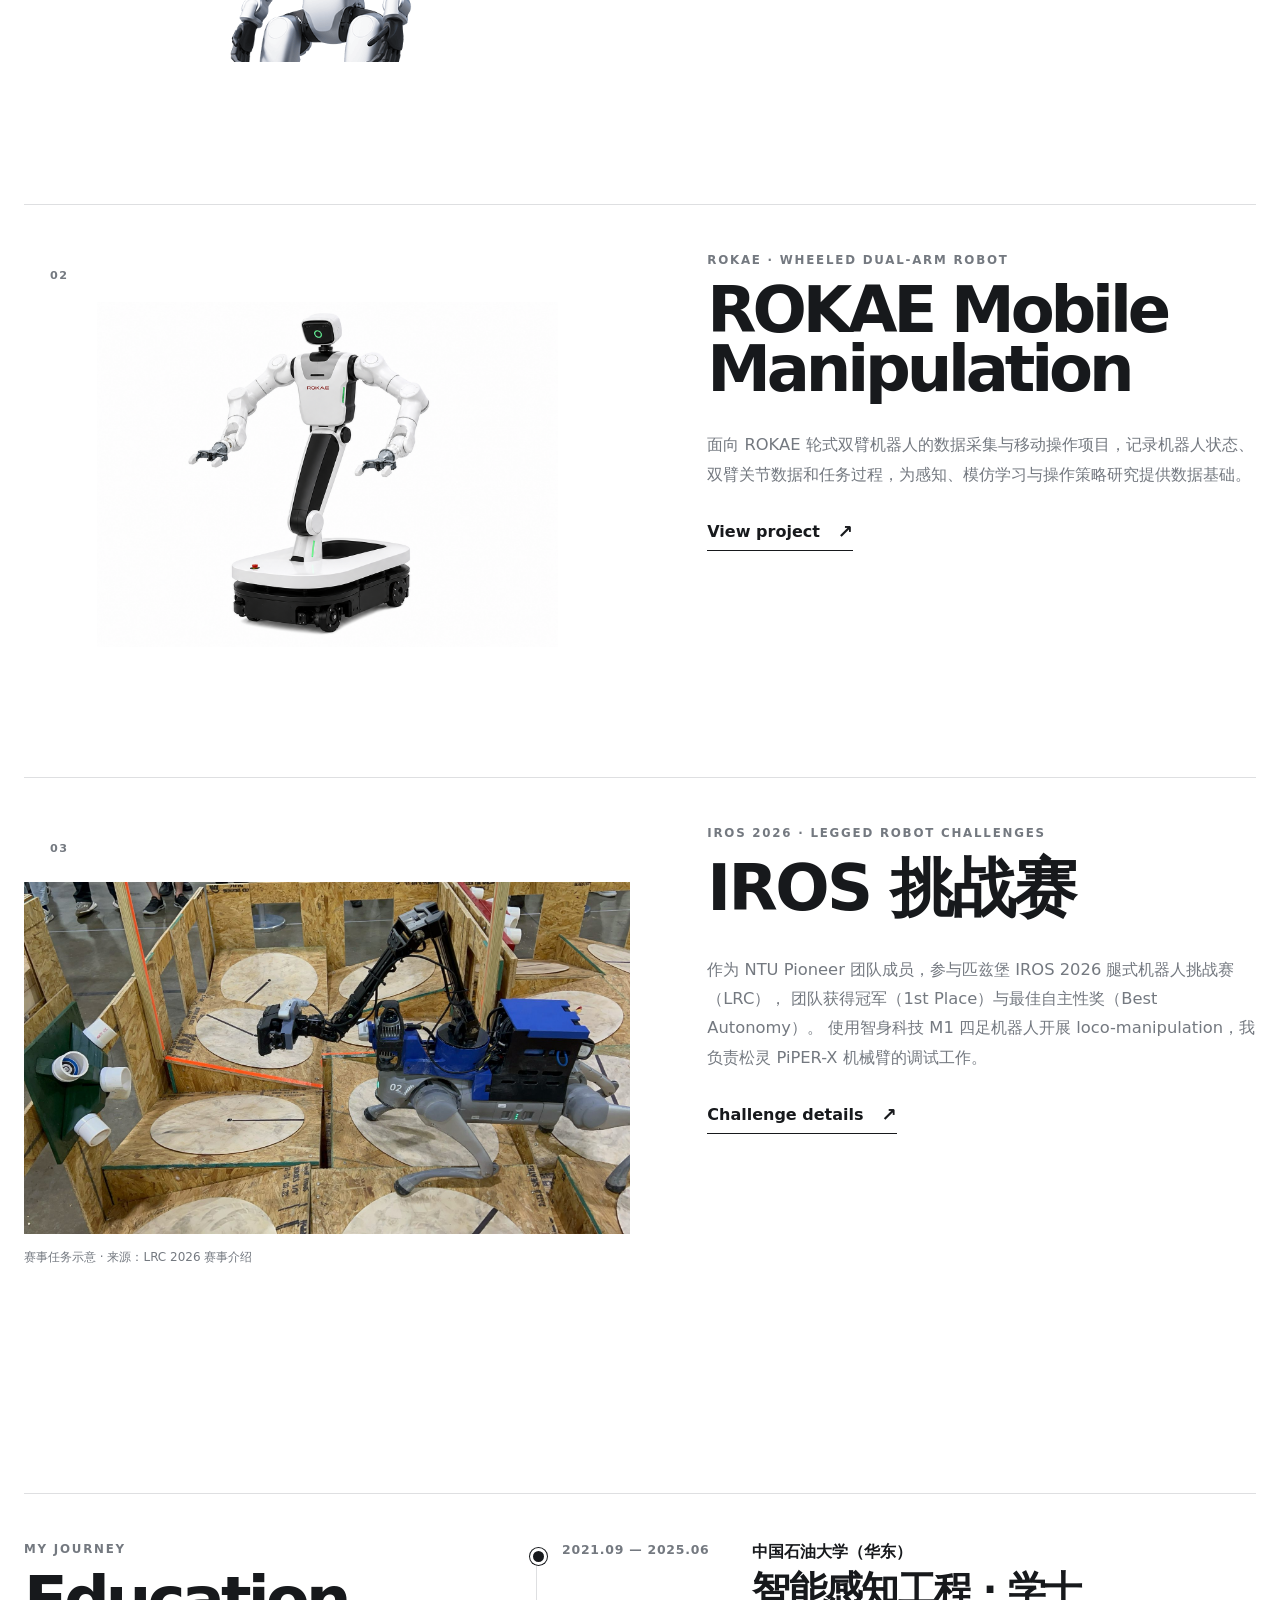
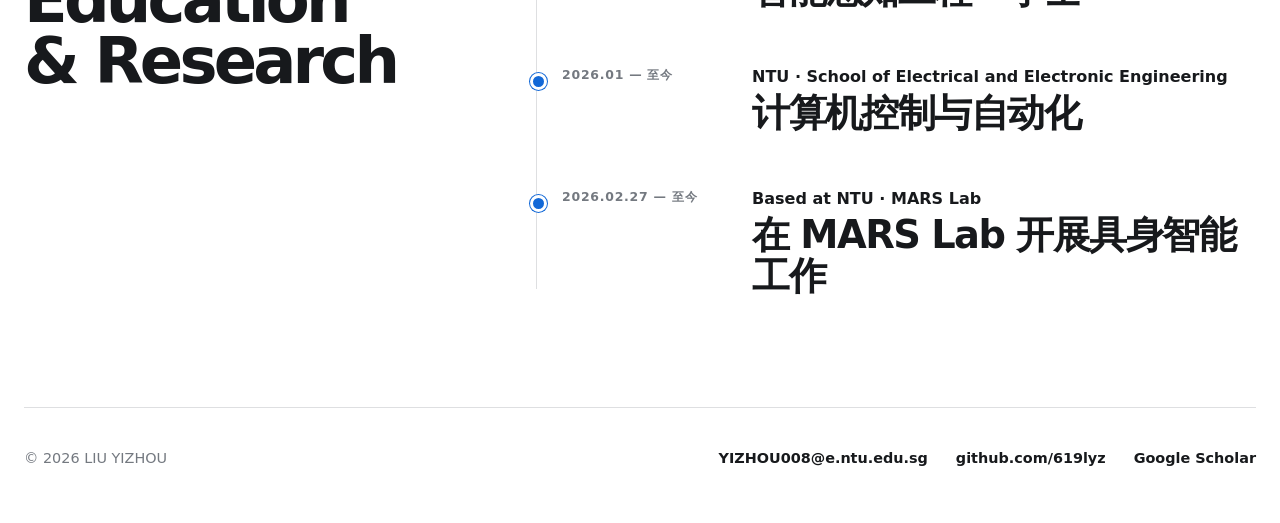
==== commit ee8ab189: "Refine news sidebar and add IROS team awards" ====
--- a/index.html
+++ b/index.html
@@ -8,7 +8,7 @@
       content="LIU YIZHOU 的个人 GitHub Pages：机器人、视觉感知和实用工具项目。"
     />
     <title>LIU YIZHOU | 619lyz</title>
-    <link rel="stylesheet" href="styles.css" />
+    <link rel="stylesheet" href="styles.css?v=20261023-news-awards" />
   </head>
   <body>
     <header class="site-header">
@@ -40,22 +40,40 @@
           <aside class="news" aria-labelledby="news-title">
             <header class="news-heading">
               <h2 id="news-title">News</h2>
-              <span>近期动态</span>
+              <span>近期动态 <b class="news-count">02</b></span>
             </header>
             <ol class="news-list">
+              <li class="news-item news-item--award">
+                <div class="news-meta">
+                  <div><time datetime="2026-09-27">2026.09.27</time>–<time datetime="2026-10-01">10.01</time></div>
+                  <span>AWARDS</span>
+                </div>
+                <h3>IROS 2026 · Pittsburgh</h3>
+                <p class="news-team">Legged Robot Challenges · Pioneer / NTU</p>
+                <ul class="news-awards" aria-label="获奖项目">
+                  <li><strong>1st Place</strong><span>冠军</span></li>
+                  <li><strong>Best Autonomy</strong><span>最佳自主性奖</span></li>
+                </ul>
+                <p class="news-summary">
+                  团队使用智身科技 M1 四足机器人开展 loco-manipulation，
+                  我负责松灵 PiPER-X 机械臂的调试工作。
+                </p>
+                <a class="news-link" href="https://www.prnewswire.com/news-releases/genisom-ai-showcases-embodied-intelligence-and-debuts-worlds-first-industry-grade-educational-quadruped-at-iros-2026-302896049.html">
+                  获奖报道 <span aria-hidden="true">↗</span>
+                </a>
+              </li>
               <li class="news-item">
                 <div class="news-meta">
                   <time datetime="2026-09-25">2026.09.25</time>
                   <span>PREPRINT</span>
                 </div>
-                <p class="news-update">我参与的论文已上线 arXiv。</p>
                 <h3>
                   <a href="https://arxiv.org/abs/2609.30833">
                     Fast Plans, Faithful Actions: Closing the Planning-Execution Gap
                     in Hierarchical Vision-Language-Action Models
                   </a>
                 </h3>
-                <p class="news-summary">探索层次化 VLA 模型中规划效率与动作执行之间的衔接。</p>
+                <p class="news-summary">我参与的论文已上线 arXiv，探索层次化 VLA 模型中规划与执行的衔接。</p>
                 <a class="news-link" href="https://arxiv.org/abs/2609.30833">
                   Read on arXiv <span aria-hidden="true">↗</span>
                 </a>
@@ -155,8 +173,9 @@
                   <h2>IROS 挑战赛</h2>
                 </div>
                 <p class="project-description">
-                  面向 IROS 2026 腿式机器人挑战赛（LRC），负责视觉感知与机械臂自主操作的衔接。
-                  围绕相机对准、目标检查等任务，开展视觉识别与定位、机械臂运动控制及视觉反馈调整。
+                  作为 NTU Pioneer 团队成员，参与匹兹堡 IROS 2026 腿式机器人挑战赛（LRC），
+                  团队获得冠军（1st Place）与最佳自主性奖（Best Autonomy）。
+                  使用智身科技 M1 四足机器人开展 loco-manipulation，我负责松灵 PiPER-X 机械臂的调试工作。
                 </p>
                 <a
                   class="project-link"
--- a/styles.css
+++ b/styles.css
@@ -142,15 +142,15 @@
   width: 100%;
   min-width: 0;
   max-width: 640px;
-  padding-top: clamp(36px, 6vw, 88px);
+  padding-top: 36px;
 }
 
 .lab-intro-copy h2 {
   max-width: 100%;
   margin: 0;
-  font-size: clamp(2.8rem, 6vw, 5.7rem);
-  line-height: 0.94;
-  letter-spacing: -0.065em;
+  font-size: 4rem;
+  line-height: 1.08;
+  letter-spacing: 0;
 }
 
 .lab-intro-copy h2 span {
@@ -174,7 +174,7 @@
 .news {
   min-width: 0;
   margin-top: 36px;
-  border-top: 2px solid var(--ink);
+  border-top: 2px solid #237260;
   padding-top: 20px;
 }
 
@@ -190,25 +190,92 @@
 
 .news-heading h2 {
   margin: 0;
-  font-size: 1.75rem;
+  font-size: 1.5rem;
   line-height: 1.2;
   letter-spacing: 0;
 }
 
 .news-heading > span {
+  display: flex;
+  align-items: center;
+  gap: 12px;
   color: var(--muted);
   font-size: 0.85rem;
+}
+
+.news-count {
+  color: #237260;
+  font-size: 0.75rem;
+  font-variant-numeric: tabular-nums;
 }
 
 .news-list {
   margin: 0;
   padding: 0;
   list-style: none;
+  max-height: 590px;
+  overflow-y: auto;
+  scrollbar-width: thin;
+  scrollbar-color: #c5d5cf transparent;
 }
 
 .news-item {
-  padding: 24px 0;
+  position: relative;
+  padding: 22px 12px 22px 24px;
   border-bottom: 1px solid var(--line);
+}
+
+.news-item::before {
+  position: absolute;
+  top: 27px;
+  left: 0;
+  width: 6px;
+  height: 6px;
+  border-radius: 50%;
+  background: var(--blue);
+  content: "";
+}
+
+.news-item--award::before {
+  background: #237260;
+}
+
+.news-item--award .news-meta > span {
+  color: #237260;
+}
+
+.news-team {
+  margin: 6px 0 14px;
+  color: var(--muted);
+  font-size: 0.8rem;
+  line-height: 1.6;
+}
+
+.news-awards {
+  display: grid;
+  gap: 6px;
+  margin: 0;
+  padding: 0 0 0 12px;
+  border-left: 2px solid #c5d5cf;
+  list-style: none;
+}
+
+.news-awards li {
+  display: flex;
+  flex-wrap: wrap;
+  gap: 4px 12px;
+  align-items: baseline;
+  font-size: 0.85rem;
+  line-height: 1.5;
+}
+
+.news-awards strong {
+  color: #237260;
+}
+
+.news-awards span {
+  color: #515e59;
+  font-size: 0.78rem;
 }
 
 .news-meta {
@@ -225,15 +292,9 @@
   color: var(--blue);
 }
 
-.news-update {
-  margin: 18px 0 12px;
-  font-size: 0.9rem;
-  line-height: 1.6;
-}
-
 .news-item h3 {
-  margin: 0;
-  font-size: 1.2rem;
+  margin: 12px 0 0;
+  font-size: 1.05rem;
   line-height: 1.5;
   letter-spacing: 0;
   overflow-wrap: anywhere;
@@ -244,9 +305,9 @@
 }
 
 .news-summary {
-  margin: 12px 0 20px;
-  color: var(--muted);
-  font-size: 0.9rem;
+  margin: 12px 0;
+  color: var(--muted);
+  font-size: 0.85rem;
   line-height: 1.75;
 }
 
@@ -279,6 +340,11 @@
 
   .news {
     margin-top: 0;
+  }
+
+  .news-list {
+    max-height: none;
+    overflow: visible;
   }
 }
 
@@ -637,9 +703,9 @@
 
   .lab-intro-copy h2 {
     max-width: calc(100vw - 28px);
-    font-size: clamp(2.7rem, 11vw, 3.15rem);
-    line-height: 0.96;
-    letter-spacing: -0.05em;
+    font-size: 2.5rem;
+    line-height: 1.1;
+    letter-spacing: 0;
   }
 
   .lab-intro-copy > p:last-child {
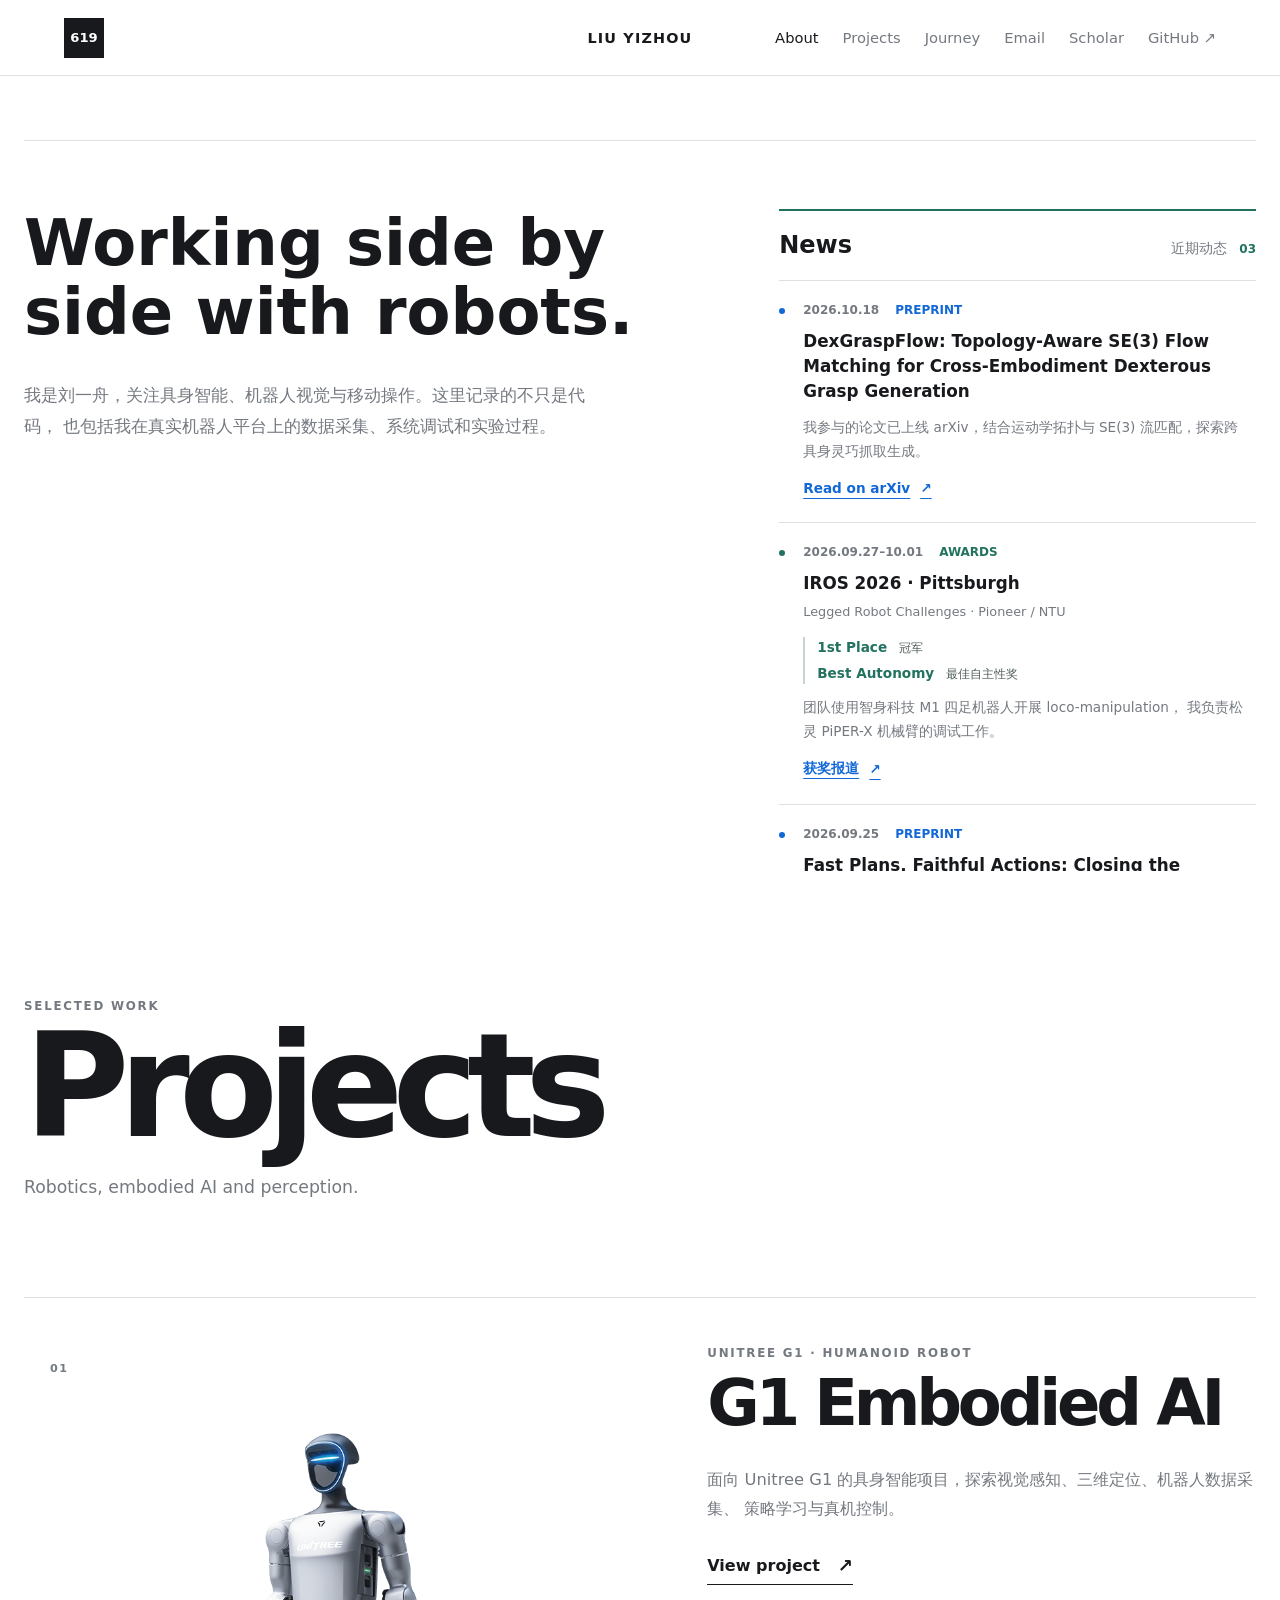
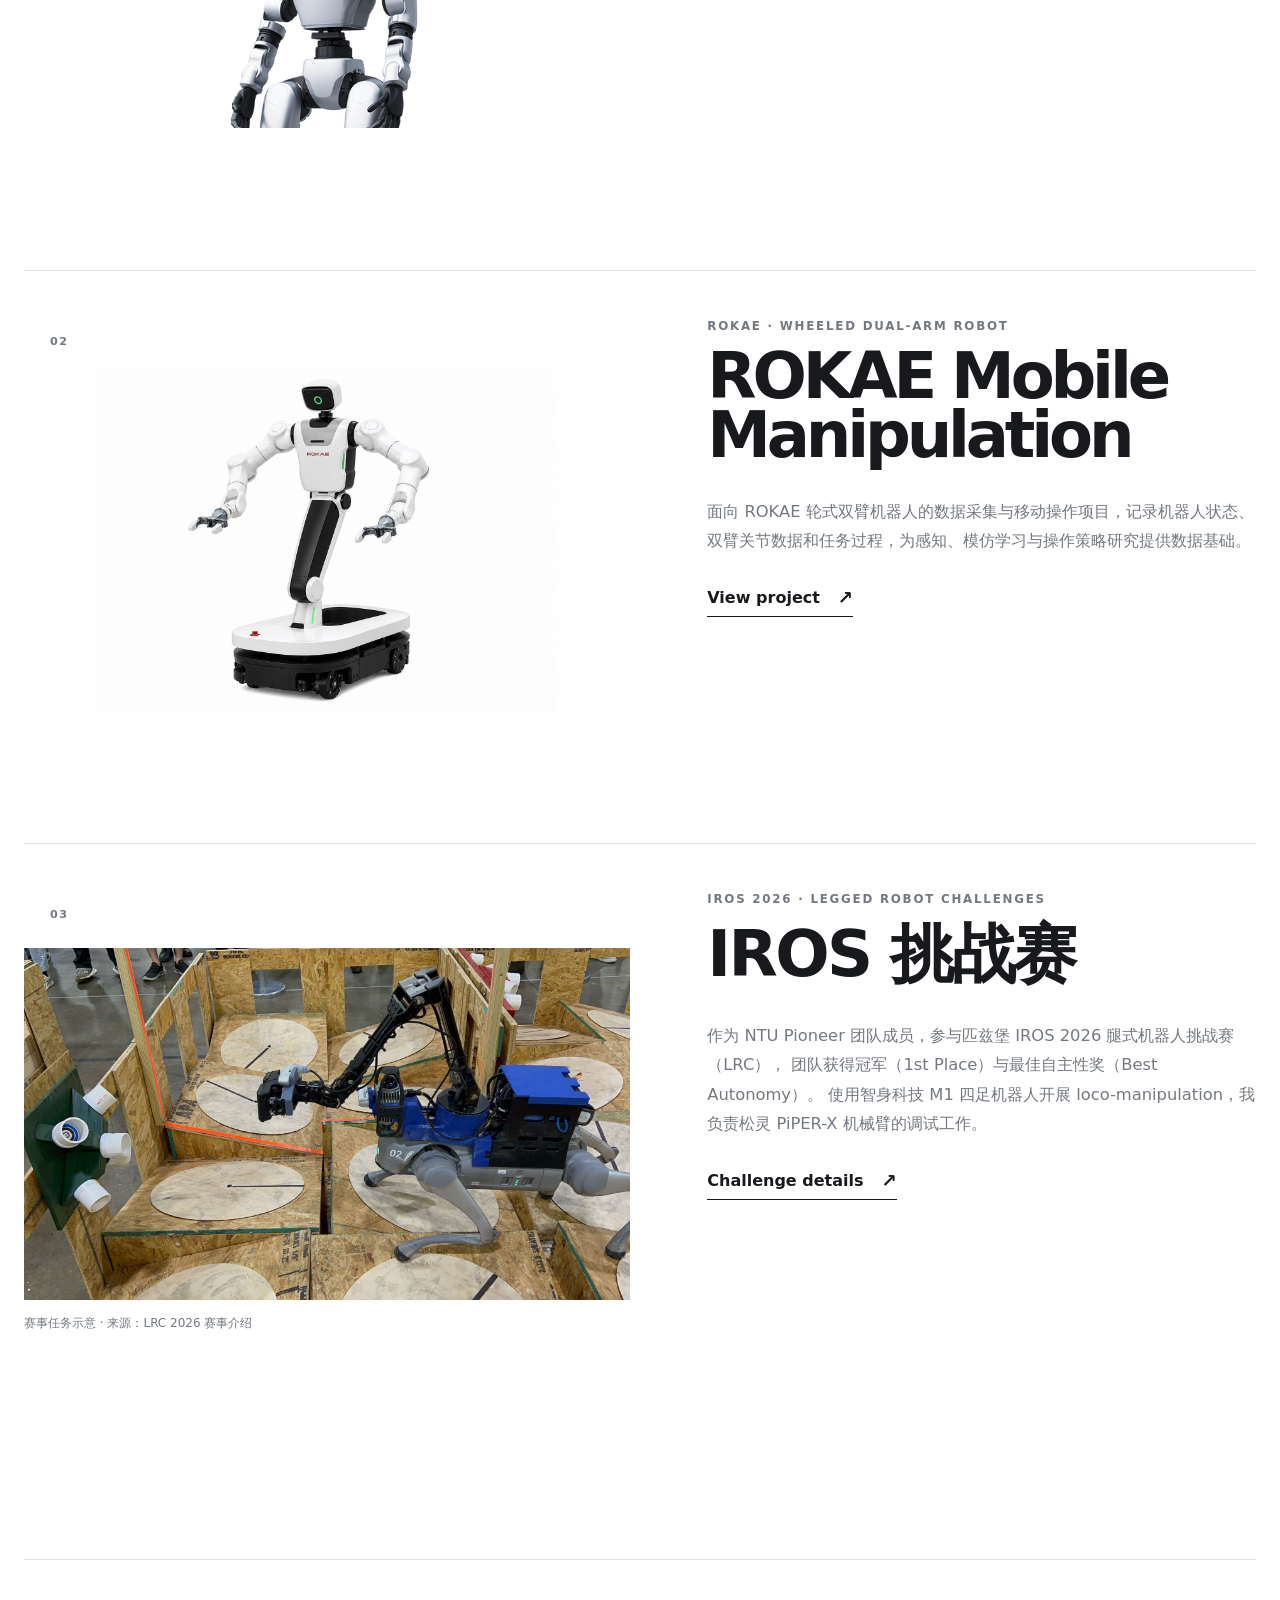
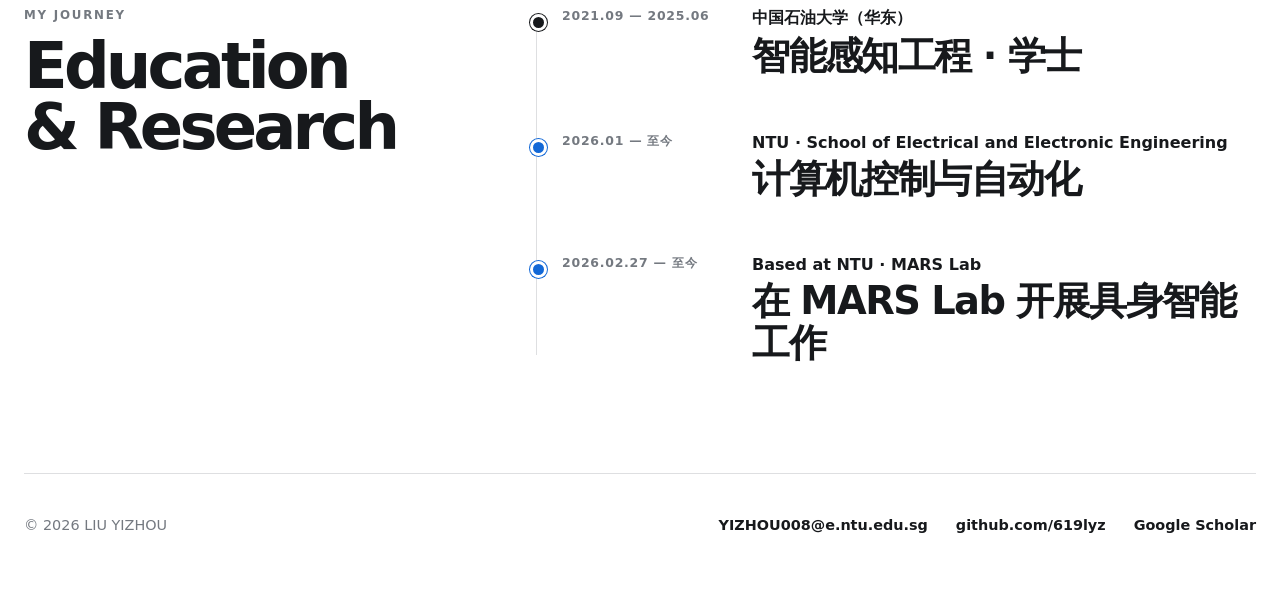
==== commit c8567378: "Add DexGraspFlow preprint to homepage news" ====
--- a/index.html
+++ b/index.html
@@ -40,9 +40,25 @@
           <aside class="news" aria-labelledby="news-title">
             <header class="news-heading">
               <h2 id="news-title">News</h2>
-              <span>近期动态 <b class="news-count">02</b></span>
+              <span>近期动态 <b class="news-count">03</b></span>
             </header>
             <ol class="news-list">
+              <li class="news-item">
+                <div class="news-meta">
+                  <time datetime="2026-10-18">2026.10.18</time>
+                  <span>PREPRINT</span>
+                </div>
+                <h3>
+                  <a href="https://arxiv.org/abs/2610.26962">
+                    DexGraspFlow: Topology-Aware SE(3) Flow Matching for
+                    Cross-Embodiment Dexterous Grasp Generation
+                  </a>
+                </h3>
+                <p class="news-summary">我参与的论文已上线 arXiv，结合运动学拓扑与 SE(3) 流匹配，探索跨具身灵巧抓取生成。</p>
+                <a class="news-link" href="https://arxiv.org/abs/2610.26962">
+                  Read on arXiv <span aria-hidden="true">↗</span>
+                </a>
+              </li>
               <li class="news-item news-item--award">
                 <div class="news-meta">
                   <div><time datetime="2026-09-27">2026.09.27</time>–<time datetime="2026-10-01">10.01</time></div>
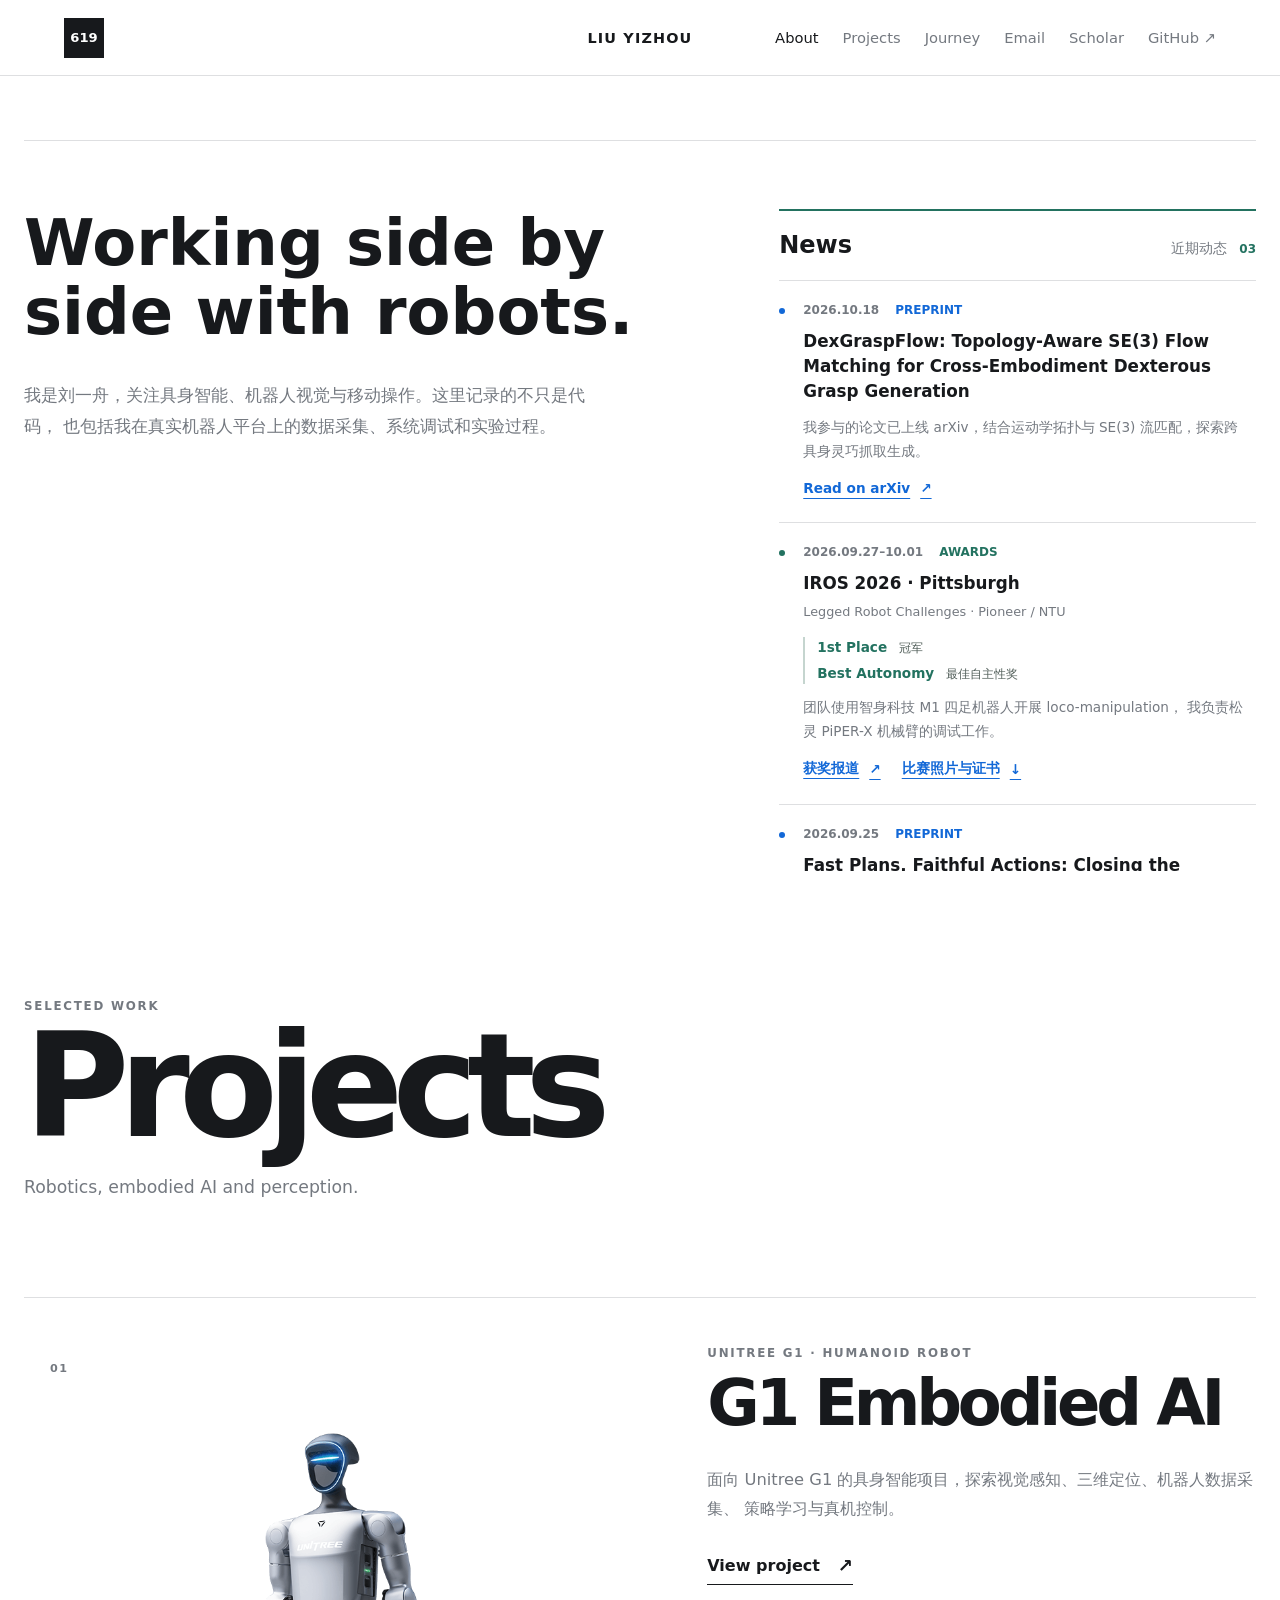
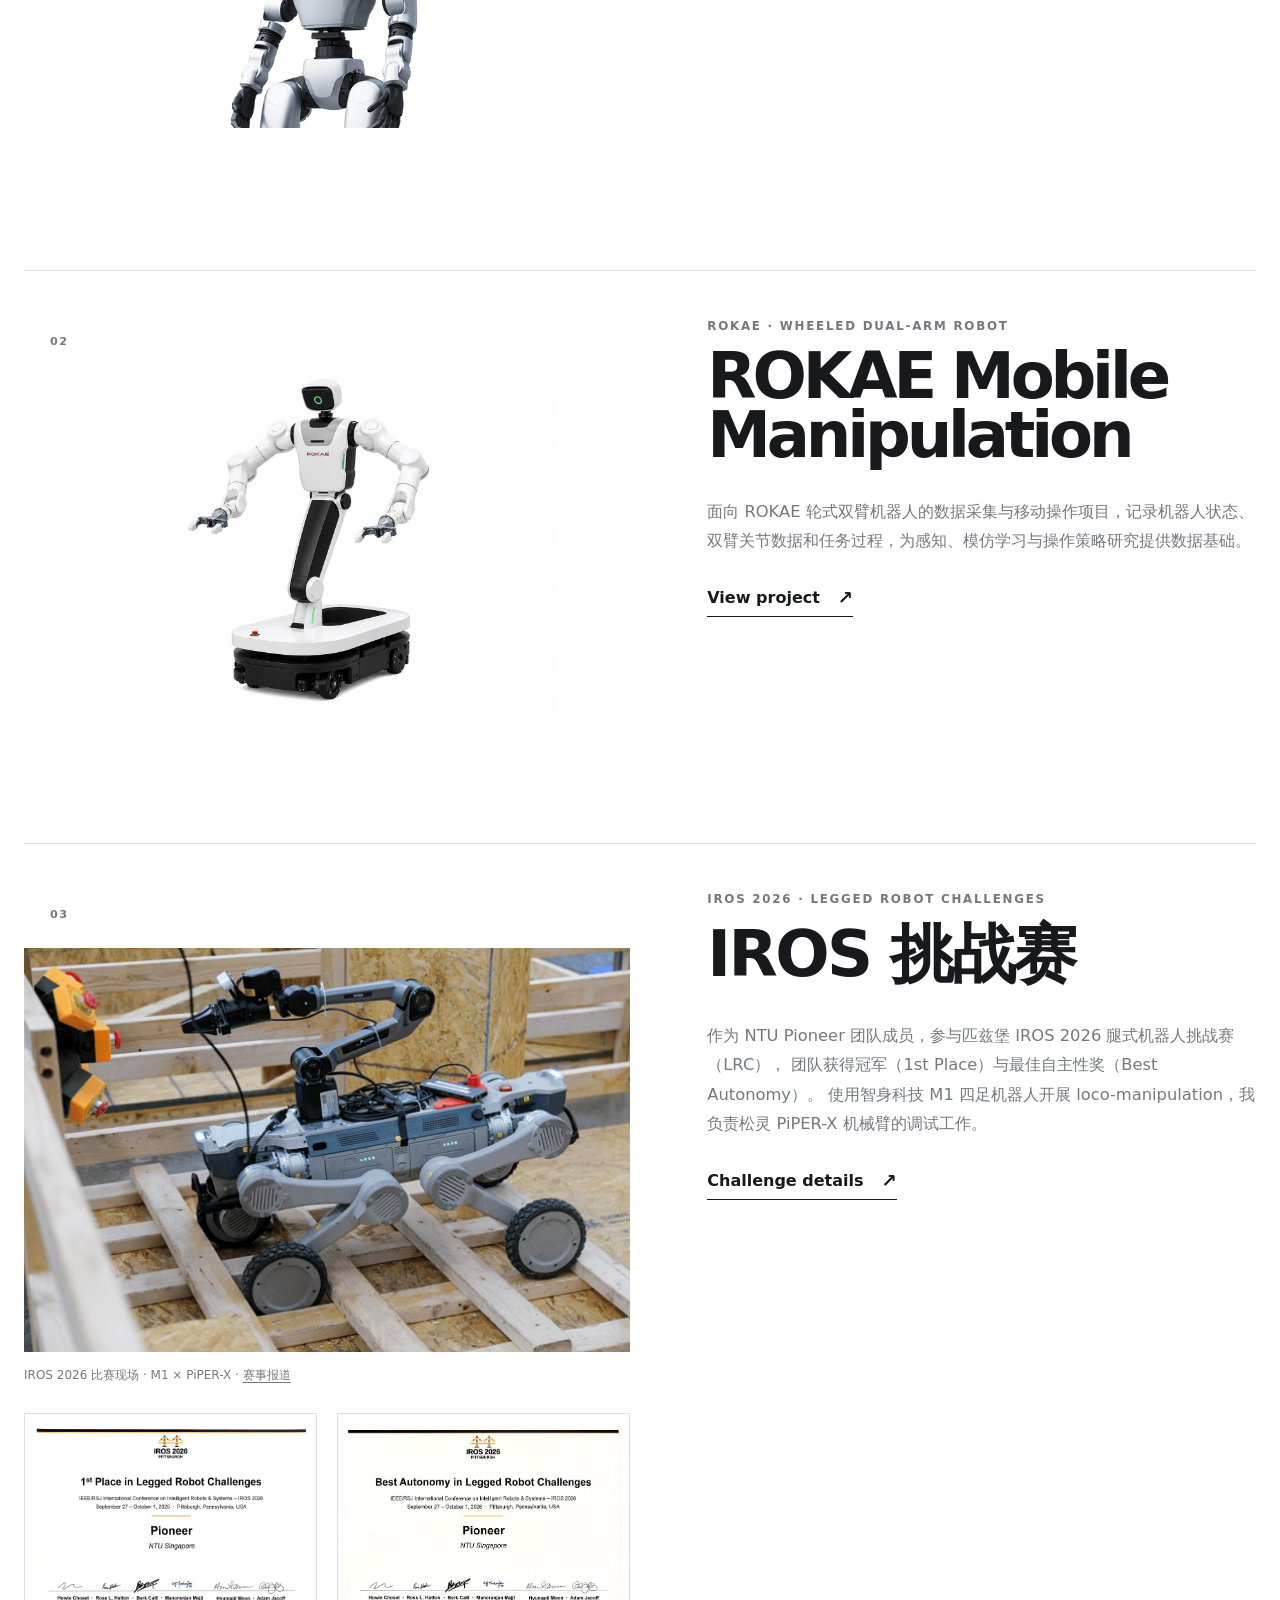
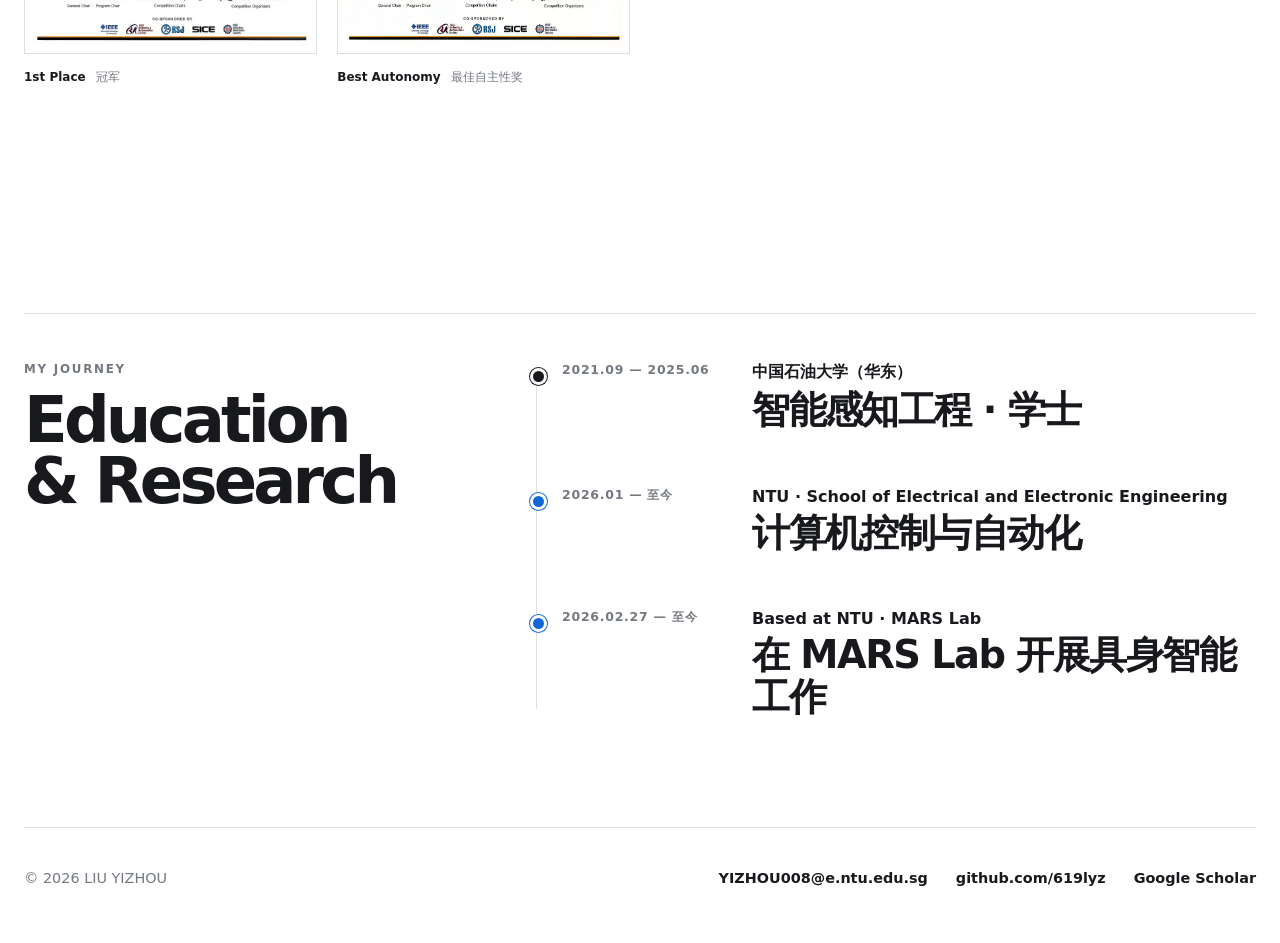
==== commit 4e6acf89: "Add IROS competition photo and award certificates" ====
--- a/index.html
+++ b/index.html
@@ -8,7 +8,7 @@
       content="LIU YIZHOU 的个人 GitHub Pages：机器人、视觉感知和实用工具项目。"
     />
     <title>LIU YIZHOU | 619lyz</title>
-    <link rel="stylesheet" href="styles.css?v=20261023-news-awards" />
+    <link rel="stylesheet" href="styles.css?v=20261023-iros-gallery" />
   </head>
   <body>
     <header class="site-header">
@@ -77,6 +77,7 @@
                 <a class="news-link" href="https://www.prnewswire.com/news-releases/genisom-ai-showcases-embodied-intelligence-and-debuts-worlds-first-industry-grade-educational-quadruped-at-iros-2026-302896049.html">
                   获奖报道 <span aria-hidden="true">↗</span>
                 </a>
+                <a class="news-link news-gallery-link" href="#iros-challenge">比赛照片与证书 <span aria-hidden="true">↓</span></a>
               </li>
               <li class="news-item">
                 <div class="news-meta">
@@ -166,23 +167,41 @@
           </li>
           <li>
             <article class="project project--iros" id="iros-challenge">
-              <figure class="project-media">
-                <a
-                  class="project-visual"
-                  href="https://quadruped-robot-challenges.notion.site/IROS-2026-Legged-Robot-Challenges-LRC-38dec5124feb80a99a97c30273a7b213"
-                  aria-label="查看 IROS 2026 腿式机器人挑战赛信息"
-                >
-                  <span class="project-index">03</span>
-                  <img
-                    src="assets/iros-lrc-align-inspect.jpg"
-                    alt="LRC 赛事资料中的任务示意：搭载机械臂的四足机器人对准圆筒内的视觉目标"
-                    width="1928"
-                    height="1121"
-                    loading="lazy"
-                  />
-                </a>
-                <figcaption>赛事任务示意 · 来源：LRC 2026 赛事介绍</figcaption>
-              </figure>
+              <div class="project-media">
+                <figure class="competition-photo">
+                  <a
+                    class="project-visual"
+                    href="assets/iros-2026-loco-manipulation.png"
+                    target="_blank"
+                    rel="noopener"
+                    aria-label="查看 IROS 2026 比赛实拍大图"
+                  >
+                    <span class="project-index">03</span>
+                    <img
+                      src="assets/iros-2026-loco-manipulation.png"
+                      alt="IROS 2026 比赛现场：智身 M1 四足机器人搭载松灵 PiPER-X 机械臂，在障碍场地进行操作"
+                      width="600"
+                      height="400"
+                      loading="lazy"
+                    />
+                  </a>
+                  <figcaption>IROS 2026 比赛现场 · M1 × PiPER-X · <a href="https://m.sohu.com/a/1091202244_702717">赛事报道</a></figcaption>
+                </figure>
+                <div class="competition-awards" aria-label="IROS 2026 获奖证书">
+                  <figure>
+                    <a href="assets/iros-2026-first-place.jpg" target="_blank" rel="noopener" aria-label="查看冠军证书大图">
+                      <img src="assets/iros-2026-first-place.jpg" alt="Pioneer，NTU Singapore：IROS 2026 Legged Robot Challenges 冠军证书" width="1568" height="1280" loading="lazy" />
+                    </a>
+                    <figcaption><strong>1st Place</strong><span>冠军</span></figcaption>
+                  </figure>
+                  <figure>
+                    <a href="assets/iros-2026-best-autonomy.jpg" target="_blank" rel="noopener" aria-label="查看最佳自主性奖证书大图">
+                      <img src="assets/iros-2026-best-autonomy.jpg" alt="Pioneer，NTU Singapore：IROS 2026 Legged Robot Challenges 最佳自主性奖证书" width="1614" height="1306" loading="lazy" />
+                    </a>
+                    <figcaption><strong>Best Autonomy</strong><span>最佳自主性奖</span></figcaption>
+                  </figure>
+                </div>
+              </div>
               <div class="project-info">
                 <div>
                   <p class="project-type">IROS 2026 · Legged Robot Challenges</p>
--- a/styles.css
+++ b/styles.css
@@ -385,6 +385,72 @@
 .project-media {
   min-width: 0;
   margin: 0;
+}
+
+#iros-challenge {
+  scroll-margin-top: 110px;
+}
+
+.news-gallery-link {
+  margin-left: 16px;
+}
+
+.competition-photo,
+.competition-awards figure {
+  min-width: 0;
+  margin: 0;
+}
+
+.competition-awards {
+  display: grid;
+  grid-template-columns: repeat(2, minmax(0, 1fr));
+  gap: 20px;
+  margin-top: 28px;
+}
+
+.competition-awards a {
+  display: block;
+  border: 1px solid var(--line);
+  background: #fff;
+  padding: 6px;
+  transition: border-color 180ms ease;
+}
+
+.competition-awards a:hover,
+.competition-awards a:focus-visible {
+  border-color: #237260;
+}
+
+.competition-awards img {
+  display: block;
+  width: 100%;
+  height: auto;
+  aspect-ratio: 1.23;
+  object-fit: contain;
+}
+
+.competition-awards figcaption {
+  display: flex;
+  flex-wrap: wrap;
+  gap: 4px 10px;
+}
+
+.competition-awards strong {
+  color: var(--ink);
+}
+
+.competition-photo figcaption a {
+  text-underline-offset: 3px;
+}
+
+.project--iros .project-visual:hover img {
+  transform: none;
+}
+
+@media (max-width: 420px) {
+  .competition-awards {
+    grid-template-columns: minmax(0, 1fr);
+  }
 }
 
 .project--iros .project-visual {
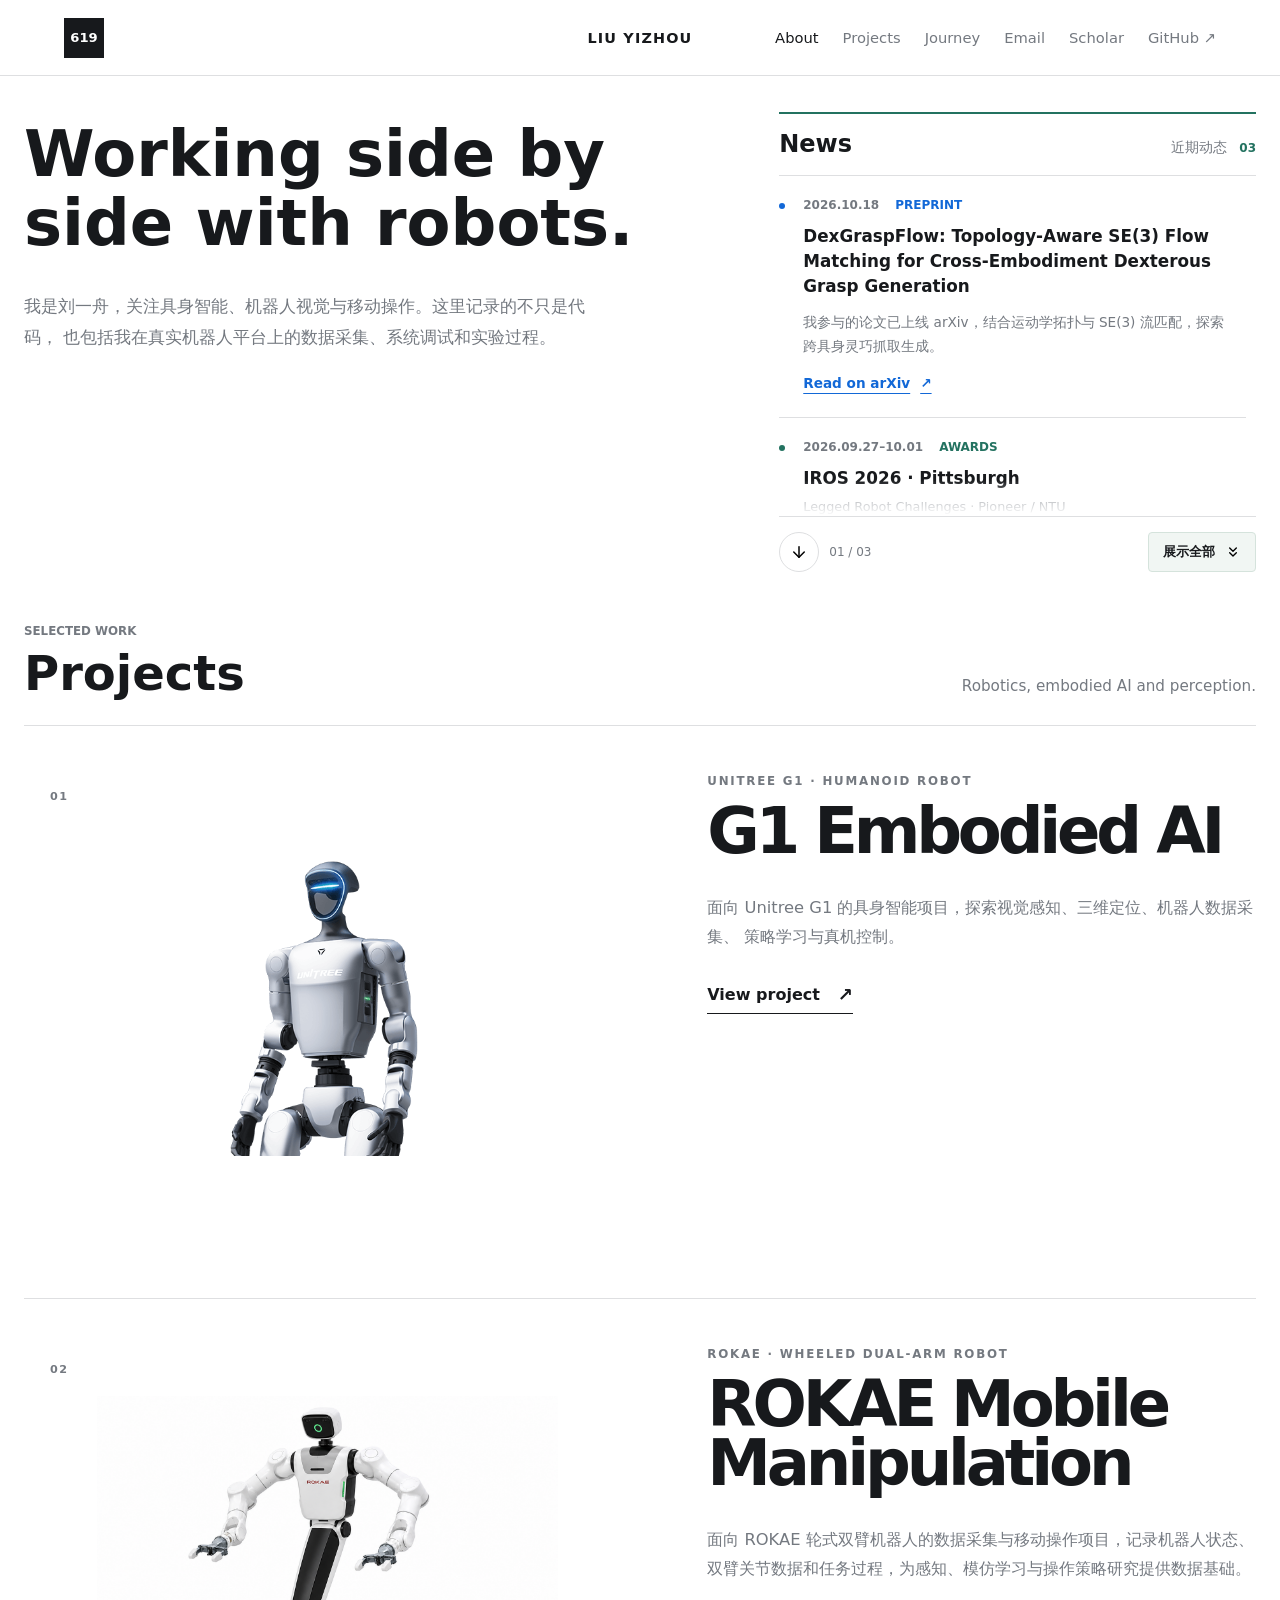
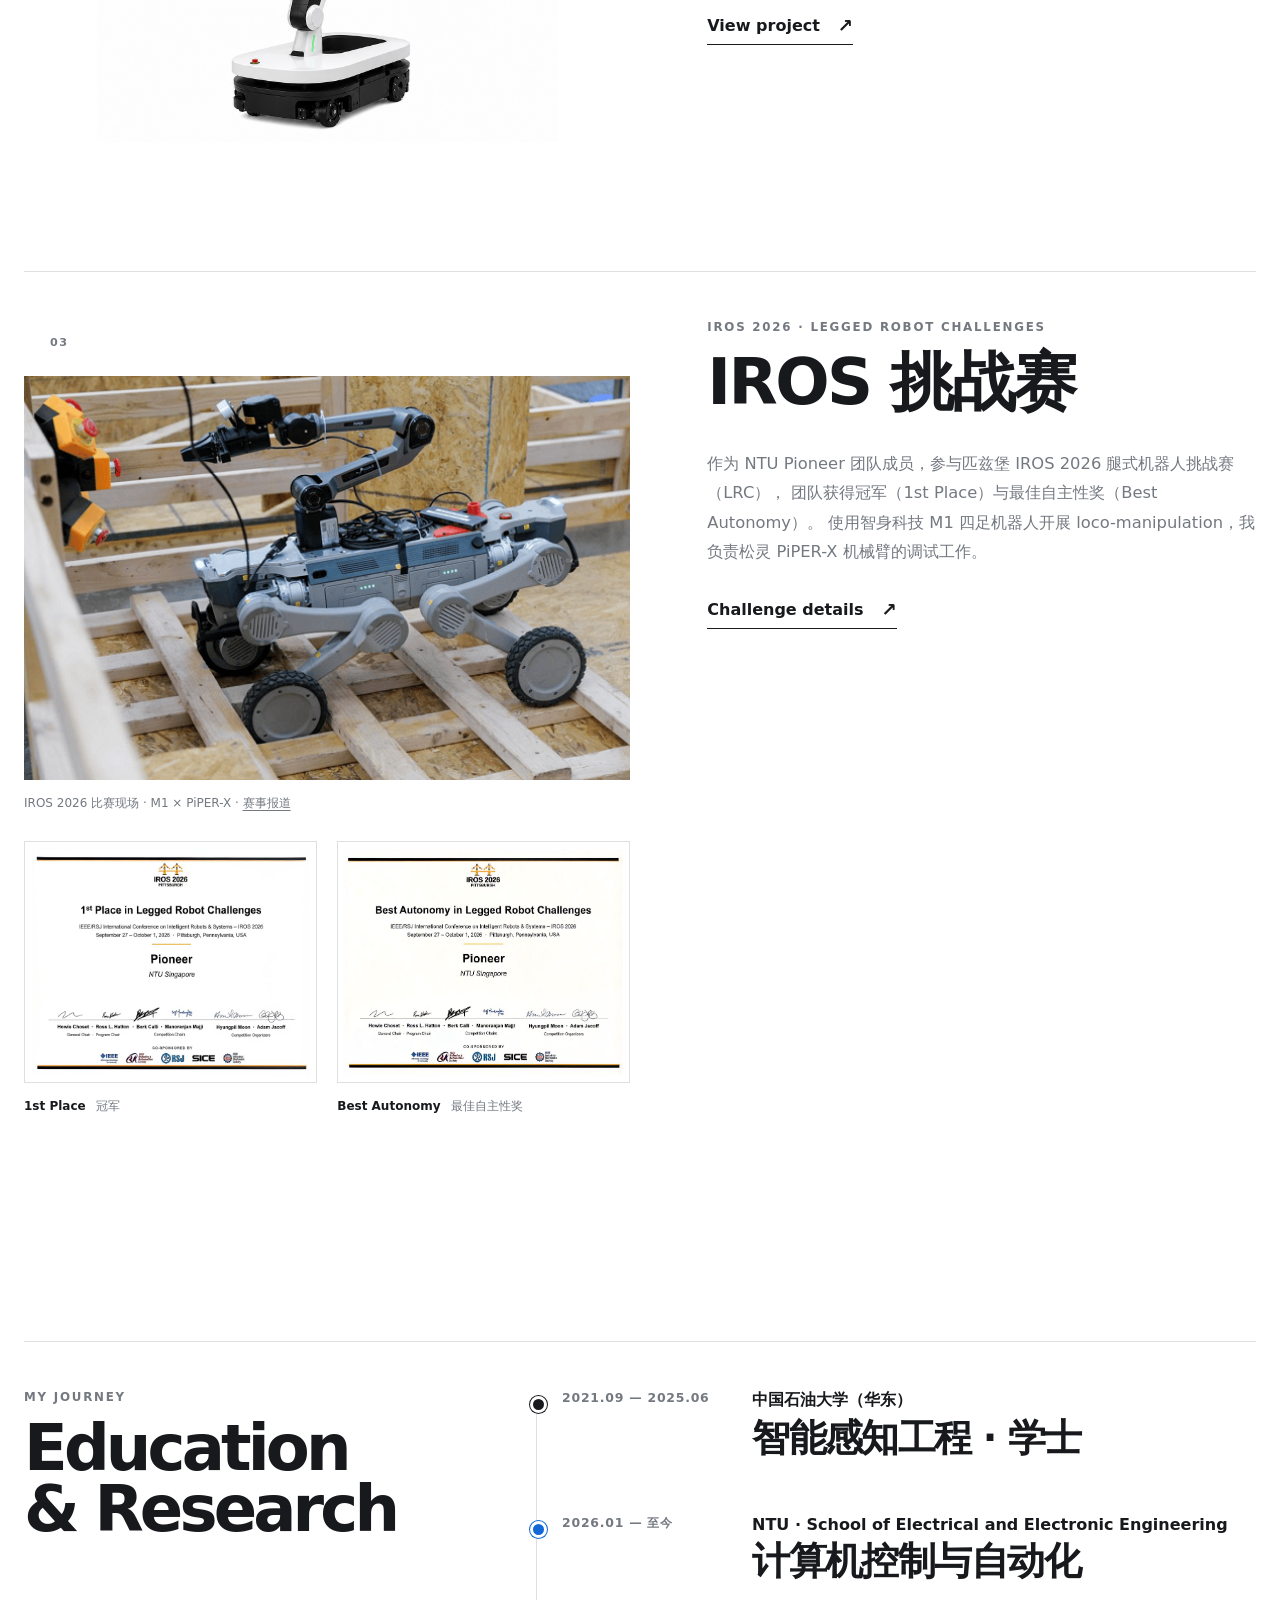
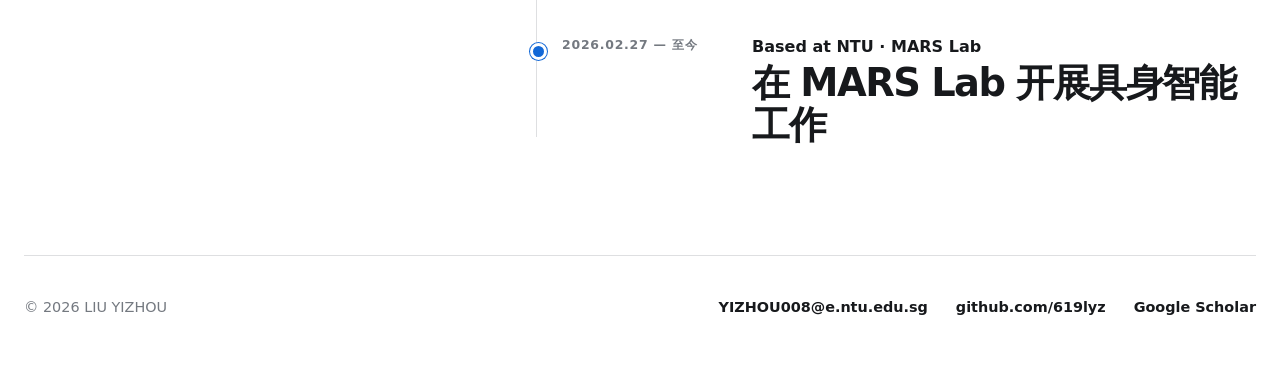
==== commit b2fc4a8b: "Tighten homepage spacing and add expandable news controls" ====
--- a/index.html
+++ b/index.html
@@ -8,7 +8,7 @@
       content="LIU YIZHOU 的个人 GitHub Pages：机器人、视觉感知和实用工具项目。"
     />
     <title>LIU YIZHOU | 619lyz</title>
-    <link rel="stylesheet" href="styles.css?v=20261023-iros-gallery" />
+    <link rel="stylesheet" href="styles.css?v=20261023-news-layout" />
   </head>
   <body>
     <header class="site-header">
@@ -42,60 +42,74 @@
               <h2 id="news-title">News</h2>
               <span>近期动态 <b class="news-count">03</b></span>
             </header>
-            <ol class="news-list">
-              <li class="news-item">
-                <div class="news-meta">
-                  <time datetime="2026-10-18">2026.10.18</time>
-                  <span>PREPRINT</span>
-                </div>
-                <h3>
-                  <a href="https://arxiv.org/abs/2610.26962">
-                    DexGraspFlow: Topology-Aware SE(3) Flow Matching for
-                    Cross-Embodiment Dexterous Grasp Generation
-                  </a>
-                </h3>
-                <p class="news-summary">我参与的论文已上线 arXiv，结合运动学拓扑与 SE(3) 流匹配，探索跨具身灵巧抓取生成。</p>
-                <a class="news-link" href="https://arxiv.org/abs/2610.26962">
-                  Read on arXiv <span aria-hidden="true">↗</span>
-                </a>
-              </li>
-              <li class="news-item news-item--award">
-                <div class="news-meta">
-                  <div><time datetime="2026-09-27">2026.09.27</time>–<time datetime="2026-10-01">10.01</time></div>
-                  <span>AWARDS</span>
-                </div>
-                <h3>IROS 2026 · Pittsburgh</h3>
-                <p class="news-team">Legged Robot Challenges · Pioneer / NTU</p>
-                <ul class="news-awards" aria-label="获奖项目">
-                  <li><strong>1st Place</strong><span>冠军</span></li>
-                  <li><strong>Best Autonomy</strong><span>最佳自主性奖</span></li>
-                </ul>
-                <p class="news-summary">
-                  团队使用智身科技 M1 四足机器人开展 loco-manipulation，
-                  我负责松灵 PiPER-X 机械臂的调试工作。
-                </p>
-                <a class="news-link" href="https://www.prnewswire.com/news-releases/genisom-ai-showcases-embodied-intelligence-and-debuts-worlds-first-industry-grade-educational-quadruped-at-iros-2026-302896049.html">
-                  获奖报道 <span aria-hidden="true">↗</span>
-                </a>
-                <a class="news-link news-gallery-link" href="#iros-challenge">比赛照片与证书 <span aria-hidden="true">↓</span></a>
-              </li>
-              <li class="news-item">
-                <div class="news-meta">
-                  <time datetime="2026-09-25">2026.09.25</time>
-                  <span>PREPRINT</span>
-                </div>
-                <h3>
-                  <a href="https://arxiv.org/abs/2609.30833">
-                    Fast Plans, Faithful Actions: Closing the Planning-Execution Gap
-                    in Hierarchical Vision-Language-Action Models
-                  </a>
-                </h3>
-                <p class="news-summary">我参与的论文已上线 arXiv，探索层次化 VLA 模型中规划与执行的衔接。</p>
-                <a class="news-link" href="https://arxiv.org/abs/2609.30833">
-                  Read on arXiv <span aria-hidden="true">↗</span>
-                </a>
-              </li>
-            </ol>
+            <div class="news-feed">
+              <ol class="news-list" id="news-list" aria-label="近期动态">
+                <li class="news-item">
+                  <div class="news-meta">
+                    <time datetime="2026-10-18">2026.10.18</time>
+                    <span>PREPRINT</span>
+                  </div>
+                  <h3>
+                    <a href="https://arxiv.org/abs/2610.26962">
+                      DexGraspFlow: Topology-Aware SE(3) Flow Matching for
+                      Cross-Embodiment Dexterous Grasp Generation
+                    </a>
+                  </h3>
+                  <p class="news-summary">我参与的论文已上线 arXiv，结合运动学拓扑与 SE(3) 流匹配，探索跨具身灵巧抓取生成。</p>
+                  <a class="news-link" href="https://arxiv.org/abs/2610.26962">
+                    Read on arXiv <span aria-hidden="true">↗</span>
+                  </a>
+                </li>
+                <li class="news-item news-item--award">
+                  <div class="news-meta">
+                    <div><time datetime="2026-09-27">2026.09.27</time>–<time datetime="2026-10-01">10.01</time></div>
+                    <span>AWARDS</span>
+                  </div>
+                  <h3>IROS 2026 · Pittsburgh</h3>
+                  <p class="news-team">Legged Robot Challenges · Pioneer / NTU</p>
+                  <ul class="news-awards" aria-label="获奖项目">
+                    <li><strong>1st Place</strong><span>冠军</span></li>
+                    <li><strong>Best Autonomy</strong><span>最佳自主性奖</span></li>
+                  </ul>
+                  <p class="news-summary">
+                    团队使用智身科技 M1 四足机器人开展 loco-manipulation，
+                    我负责松灵 PiPER-X 机械臂的调试工作。
+                  </p>
+                  <a class="news-link" href="https://www.prnewswire.com/news-releases/genisom-ai-showcases-embodied-intelligence-and-debuts-worlds-first-industry-grade-educational-quadruped-at-iros-2026-302896049.html">
+                    获奖报道 <span aria-hidden="true">↗</span>
+                  </a>
+                  <a class="news-link news-gallery-link" href="#iros-challenge">比赛照片与证书 <span aria-hidden="true">↓</span></a>
+                </li>
+                <li class="news-item">
+                  <div class="news-meta">
+                    <time datetime="2026-09-25">2026.09.25</time>
+                    <span>PREPRINT</span>
+                  </div>
+                  <h3>
+                    <a href="https://arxiv.org/abs/2609.30833">
+                      Fast Plans, Faithful Actions: Closing the Planning-Execution Gap
+                      in Hierarchical Vision-Language-Action Models
+                    </a>
+                  </h3>
+                  <p class="news-summary">我参与的论文已上线 arXiv，探索层次化 VLA 模型中规划与执行的衔接。</p>
+                  <a class="news-link" href="https://arxiv.org/abs/2609.30833">
+                    Read on arXiv <span aria-hidden="true">↗</span>
+                  </a>
+                </li>
+              </ol>
+            </div>
+            <div class="news-controls" hidden>
+              <div class="news-scroll-control">
+                <button class="news-scroll" type="button" aria-label="继续浏览动态" aria-controls="news-list" title="继续浏览动态">
+                  <img src="assets/icons/arrow-down.svg" width="18" height="18" alt="" />
+                </button>
+                <span class="news-position" aria-hidden="true">01 / 03</span>
+              </div>
+              <button class="news-toggle" type="button" aria-expanded="false" aria-controls="news-list">
+                <span>展示全部</span>
+                <img src="assets/icons/chevrons-down.svg" width="16" height="16" alt="" />
+              </button>
+            </div>
           </aside>
         </article>
 
@@ -266,6 +280,6 @@
       </div>
     </footer>
 
-    <script type="module" src="script.js"></script>
+    <script defer src="script.js?v=20261023-news-layout"></script>
   </body>
 </html>
--- a/styles.css
+++ b/styles.css
@@ -91,11 +91,28 @@
 }
 
 .projects {
-  padding: clamp(36px, 5vw, 64px) 0 110px;
+  padding: 36px 0 110px;
 }
 
 .projects-heading {
-  margin-bottom: clamp(62px, 8vw, 100px);
+  display: grid;
+  grid-template-columns: 1fr auto;
+  align-items: end;
+  gap: 8px 24px;
+  margin-bottom: 24px;
+  scroll-margin-top: 100px;
+}
+
+.projects-heading .eyebrow {
+  grid-column: 1 / -1;
+  margin: 0;
+  letter-spacing: 0;
+}
+
+.projects-heading h1 {
+  font-size: 3rem;
+  line-height: 1.15;
+  letter-spacing: 0;
 }
 
 .eyebrow,
@@ -122,9 +139,9 @@
 }
 
 .projects-heading > p:last-child {
-  margin: 32px 0 0;
-  color: var(--muted);
-  font-size: 1.08rem;
+  margin: 0 0 6px;
+  color: var(--muted);
+  font-size: 0.95rem;
 }
 
 .lab-intro {
@@ -133,16 +150,14 @@
   gap: 64px;
   align-items: start;
   min-width: 0;
-  margin-bottom: clamp(80px, 10vw, 128px);
-  border-top: 1px solid var(--line);
-  padding-top: 32px;
+  margin-bottom: 48px;
 }
 
 .lab-intro-copy {
   width: 100%;
   min-width: 0;
   max-width: 640px;
-  padding-top: 36px;
+  padding-top: 8px;
 }
 
 .lab-intro-copy h2 {
@@ -172,10 +187,12 @@
 }
 
 .news {
+  --news-preview-height: 340px;
   min-width: 0;
-  margin-top: 36px;
+  margin-top: 0;
   border-top: 2px solid #237260;
-  padding-top: 20px;
+  padding-top: 16px;
+  scroll-margin-top: 100px;
 }
 
 .news-heading {
@@ -184,7 +201,7 @@
   align-items: baseline;
   justify-content: space-between;
   gap: 8px 16px;
-  padding-bottom: 20px;
+  padding-bottom: 16px;
   border-bottom: 1px solid var(--line);
 }
 
@@ -213,10 +230,117 @@
   margin: 0;
   padding: 0;
   list-style: none;
-  max-height: 590px;
+  scrollbar-width: thin;
+  scrollbar-color: #9cb9ae #f0f4f2;
+}
+
+.news-feed {
+  position: relative;
+}
+
+.news.is-collapsible:not(.is-expanded) .news-list {
+  max-height: var(--news-preview-height);
   overflow-y: auto;
-  scrollbar-width: thin;
-  scrollbar-color: #c5d5cf transparent;
+  scrollbar-gutter: stable;
+}
+
+.news-list::-webkit-scrollbar {
+  width: 6px;
+}
+
+.news-list::-webkit-scrollbar-track {
+  background: #f0f4f2;
+}
+
+.news-list::-webkit-scrollbar-thumb {
+  border-radius: 3px;
+  background: #9cb9ae;
+}
+
+.news.can-scroll-more .news-feed::after {
+  position: absolute;
+  right: 8px;
+  bottom: 0;
+  left: 0;
+  height: 36px;
+  background: linear-gradient(transparent, #fff);
+  pointer-events: none;
+  content: "";
+}
+
+.news-controls {
+  display: flex;
+  align-items: center;
+  justify-content: space-between;
+  gap: 12px;
+  min-height: 60px;
+  border-top: 1px solid var(--line);
+  padding-top: 12px;
+}
+
+.news-controls[hidden] {
+  display: none;
+}
+
+.news-scroll-control {
+  display: flex;
+  align-items: center;
+  gap: 10px;
+}
+
+.news-position {
+  color: var(--muted);
+  font-size: 0.75rem;
+  font-variant-numeric: tabular-nums;
+}
+
+.news-controls button {
+  display: inline-flex;
+  align-items: center;
+  justify-content: center;
+  min-height: 40px;
+  border: 1px solid var(--line);
+  background: #fff;
+  color: var(--ink);
+  font: inherit;
+  cursor: pointer;
+}
+
+.news-scroll {
+  flex: 0 0 40px;
+  width: 40px;
+  padding: 0;
+  border-radius: 50%;
+}
+
+.news-controls .news-toggle {
+  gap: 10px;
+  border-color: #d5e3dc;
+  border-radius: 4px;
+  background: #f1f6f3;
+  padding: 0 14px;
+  font-size: 0.8rem;
+  font-weight: 650;
+}
+
+.news-controls button:hover {
+  border-color: #237260;
+  background: #e8f1ec;
+}
+
+.news-controls button:focus-visible,
+.news-list:focus-visible {
+  outline: 2px solid #237260;
+  outline-offset: 3px;
+}
+
+.news.at-end .news-scroll img,
+.news.is-expanded .news-toggle img {
+  transform: rotate(180deg);
+}
+
+.news.is-expanded .news-scroll-control {
+  visibility: hidden;
 }
 
 .news-item {
@@ -340,11 +464,6 @@
 
   .news {
     margin-top: 0;
-  }
-
-  .news-list {
-    max-height: none;
-    overflow: visible;
   }
 }
 
@@ -759,12 +878,33 @@
   }
 
   .projects {
-    padding-top: 36px;
+    padding-top: 28px;
+  }
+
+  .projects-heading {
+    grid-template-columns: minmax(0, 1fr);
+    gap: 8px;
+  }
+
+  .projects-heading h1 {
+    font-size: 2.25rem;
+  }
+
+  .projects-heading > p:last-child {
+    margin: 0;
+  }
+
+  .lab-intro {
+    margin-bottom: 32px;
+  }
+
+  .news {
+    --news-preview-height: 320px;
   }
 
   .lab-intro-copy {
     max-width: calc(100vw - 28px);
-    padding-top: 28px;
+    padding-top: 0;
   }
 
   .lab-intro-copy h2 {
